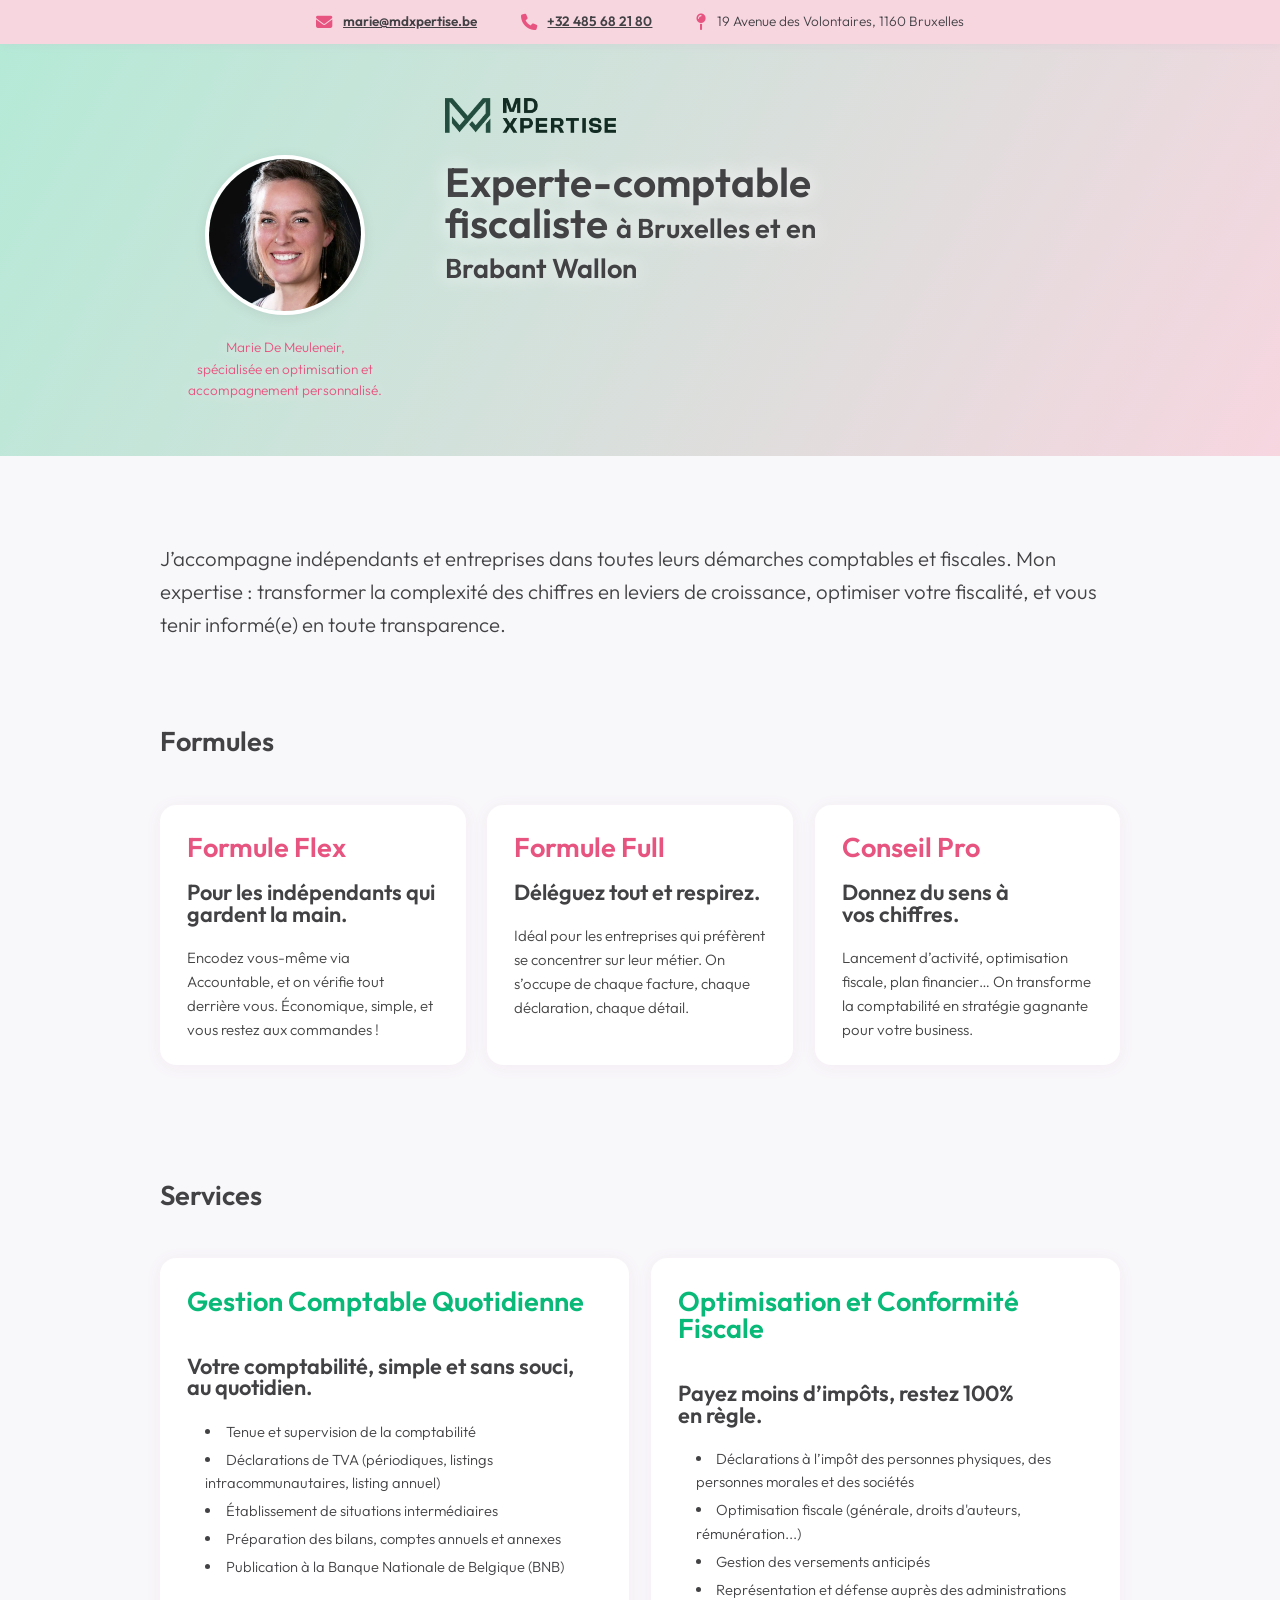
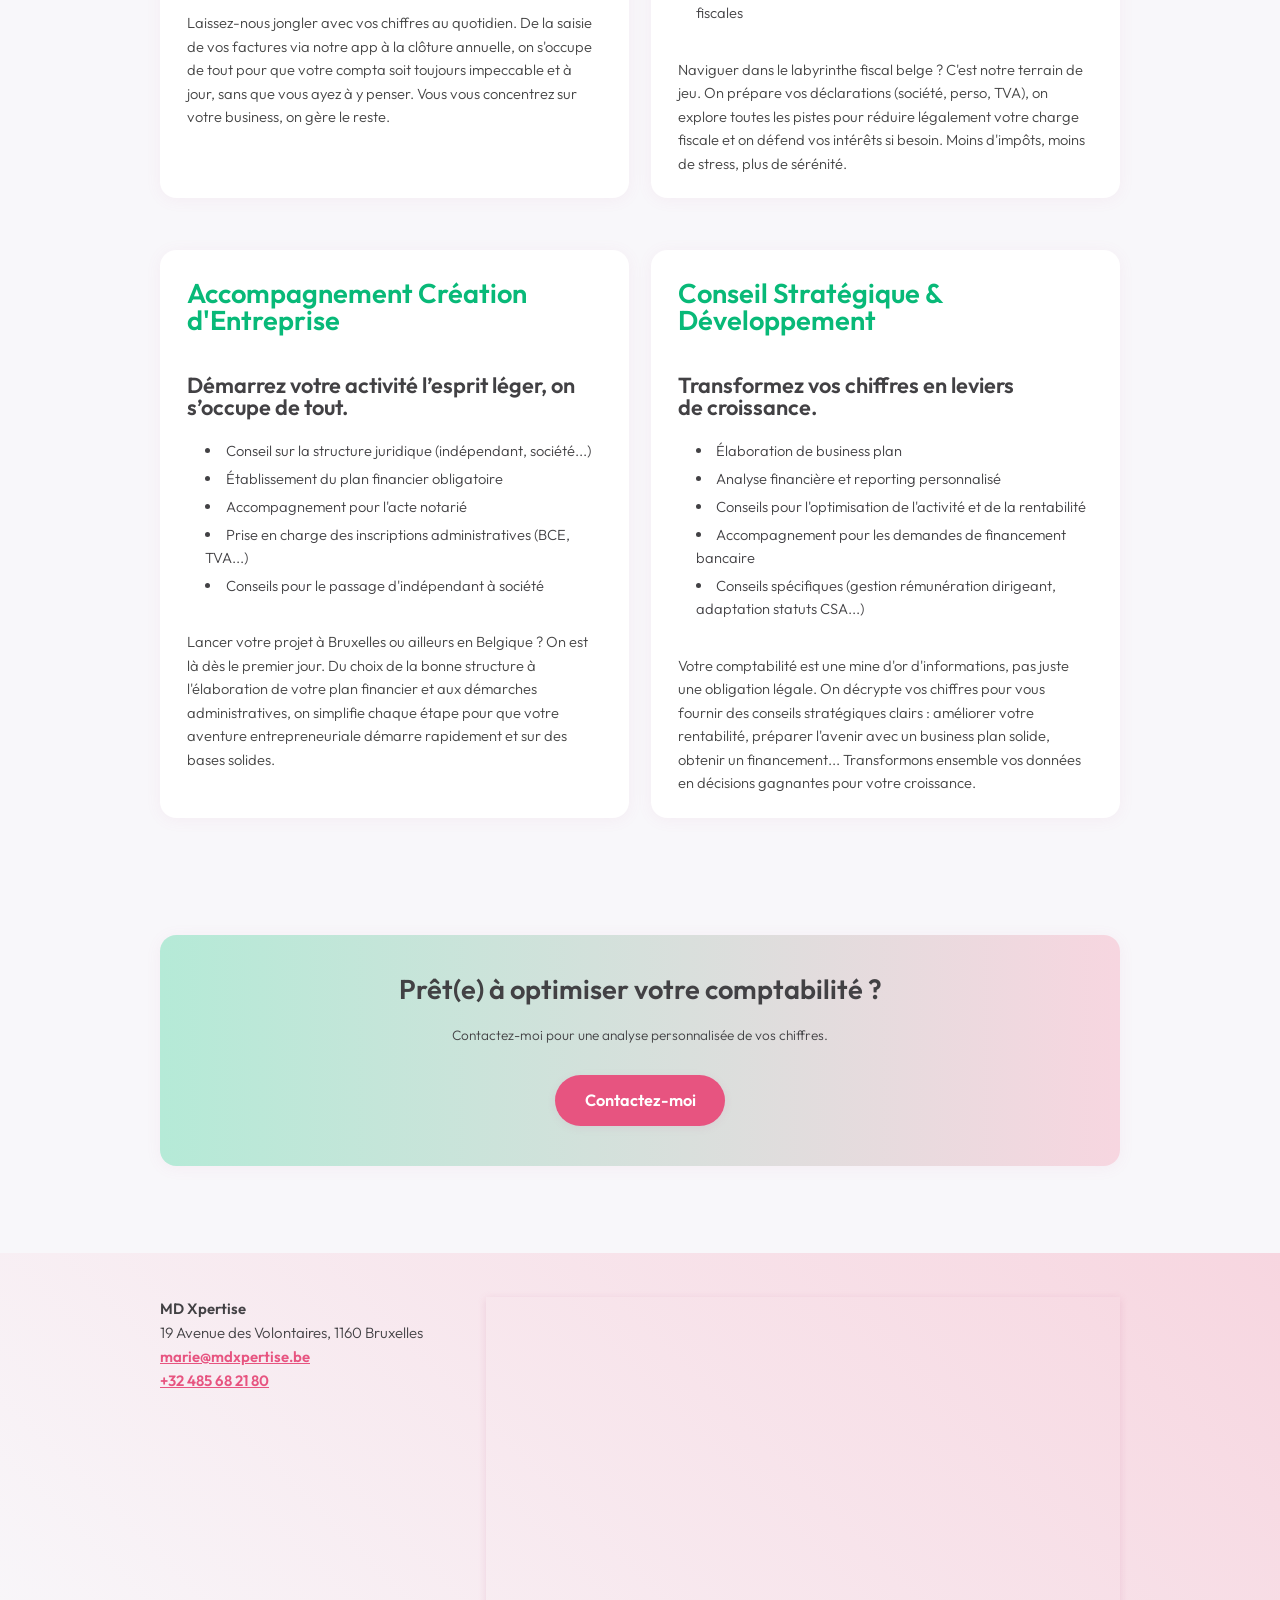
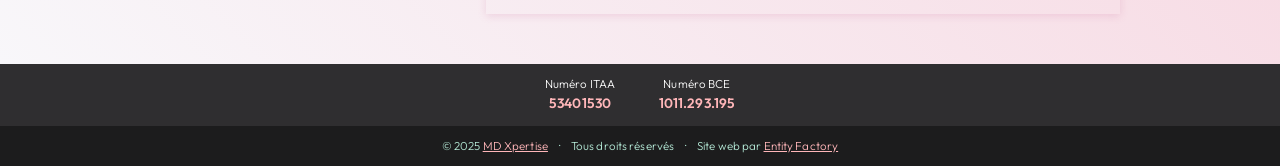
==== index.html @ 9f8c8a2e "init: site files" ====
<!DOCTYPE html>
<html lang="fr-BE">
<head>
  <script async src="https://www.googletagmanager.com/gtag/js?id=G-FL6SETP92W"></script>
  <script>
    window.dataLayer = window.dataLayer || [];
    function gtag(){dataLayer.push(arguments);}
    gtag('js', new Date());

    gtag('config', 'G-FL6SETP92W');
  </script>
  <meta charset="UTF-8">
  <meta name="viewport" content="width=device-width, initial-scale=1">
  <meta name="robots" content="follow, index, max-snippet:-1, max-video-preview:-1, max-image-preview:large"/>
  <link rel="canonical" href="https://mdxpertise.be/" />
  <title>MD Xpertise | Experte-Comptable Fiscaliste à Bruxelles et en Brabant Wallon</title>
  <meta name="description" content="Chez MD Xpertise, Marie De Meuleneir et sa petite équipe s'occupent de votre comptabilité à Bruxelles. Déléguez tout et respirez." />
  <link rel="preconnect" href="https://fonts.googleapis.com">
  <link rel="preconnect" href="https://fonts.gstatic.com" crossorigin>
  <link href="https://fonts.googleapis.com/css2?family=Outfit:wght@300;600;700&amp;display=swap" rel="stylesheet">
  <link rel="stylesheet" href="style.css?v=WzGqV2bBNpKt">
  <link rel="stylesheet" href="https://cdnjs.cloudflare.com/ajax/libs/font-awesome/6.7.2/css/all.min.css" integrity="sha512-Evv84Mr4kqVGRNSgIGL/F/aIDqQb7xQ2vcrdIwxfjThSH8CSR7PBEakCr51Ck+w+/U6swU2Im1vVX0SVk9ABhg==" crossorigin="anonymous" referrerpolicy="no-referrer" />
  <link rel="apple-touch-icon" sizes="180x180" href="/apple-touch-icon.png">
  <link rel="icon" type="image/png" sizes="32x32" href="/favicon-32x32.png">
  <link rel="icon" type="image/png" sizes="16x16" href="/favicon-16x16.png">
  <link rel="manifest" href="/site.webmanifest">
  <meta property="og:locale" content="fr_BE" />
  <meta property="og:type" content="website" />
  <meta property="og:title" content="MD Xpertise | Experte-Comptable Fiscaliste à Bruxelles et en Brabant Wallon" />
  <meta property="og:description" content="Chez MD Xpertise, Marie De Meuleneir et sa petite équipe s'occupent de votre comptabilité à Bruxelles. Déléguez tout et respirez." />
  <meta property="og:url" content="https://mdxpertise.be/" />
  <meta property="og:site_name" content="MD Xpertise" />
  <meta property="og:image" content="https://mdxpertise.be/md-xpertise-experte-comptable-fiscaliste-bruxelles-brabant-wallon.png" />
  <meta property="og:image:alt" content="MD Xpertise" />
  <meta property="og:image:width" content="1200" />
  <meta property="og:image:height" content="675" />
  <meta property="og:image:type" content="image/png" />
  <meta name="twitter:card" content="summary_large_image" />
  <meta name="twitter:title" content="MD Xpertise | Experte-Comptable Fiscaliste à Bruxelles et en Brabant Wallon" />
  <meta name="twitter:description" content="Chez MD Xpertise, Marie De Meuleneir et sa petite équipe s'occupent de votre comptabilité à Bruxelles. Déléguez tout et respirez." />
  <meta name="twitter:image" content="https://mdxpertise.be/md-xpertise-experte-comptable-fiscaliste-bruxelles-brabant-wallon.png" />
  <meta name="twitter:image:alt" content="MD Xpertise" />
  <script type="application/ld+json">
    {
      "@context": "https://schema.org",
      "@type": "AccountingService",
      "name": "MD Xpertise",
      "url": "https://mdxpertise.be/",
      "logo": "https://mdxpertise.be/md-xpertise-logo.png",
      "image": "https://mdxpertise.be/md-xpertise-experte-comptable-fiscaliste-bruxelles-brabant-wallon.png",
      "description": "Chez MD Xpertise, Marie De Meuleneir et sa petite équipe s'occupent de votre comptabilité à Bruxelles. Déléguez tout et respirez.",
      "email": "marie@mdxpertise.be",
      "telephone": "+32 485 68 21 80",
      "address": {
        "@type": "PostalAddress",
        "streetAddress": "19 Avenue des Volontaires",
        "addressLocality": "Bruxelles",
        "postalCode": "1160",
        "addressCountry": "BE"
      },
      "geo": {
        "@type": "GeoCoordinates",
        "latitude": 50.82506899028146,
        "longitude": 4.400551849665198
      },
      "areaServed": [
        {
          "@type": "Place",
          "name": "Bruxelles"
        },
        {
          "@type": "Place",
          "name": "Brabant Wallon"
        }
      ],
      "founder": {
        "@type": "Person",
        "name": "Marie De Meuleneir"
      },
      "sameAs": [
        "https://www.linkedin.com/in/marie-de-meuleneir-55776a183/"
      ],
      "serviceType": [
        "Gestion comptable quotidienne",
        "Optimisation et conformité fiscale",
        "Accompagnement création d'entreprise",
        "Conseil stratégique et développement",
        "Formule Flex",
        "Formule Full",
        "Conseil Pro"
      ]
    }
    </script>    
</head>
<body>
  <!-- Persistent Top Banner -->
  <div class="top-banner">
    <span class="item email"><i class="fa-solid fa-envelope"></i> <a href="mailto:marie@mdxpertise.be">marie@mdxpertise.be</a></span>
    <span class="item phone"><i class="fa-solid fa-phone"></i> <a href="tel:+32485682180">+32 485 68 21 80</a></span>
    <span class="item address"><i class="fa-solid fa-map-pin"></i>19 Avenue des Volontaires, 1160 Bruxelles</span>
  </div>

  <div class="brand-banner">
    <p><strong>MD Xpertise</strong> - Experte-comptable fiscaliste à Bruxelles et en Brabant Wallon</p>
  </div>

  <!-- Sliding brand banner -->

  <!-- Hero Header -->
  <header>
    <div class="container">
      <div class="portrait">
        <img src="marie-de-meuleneir-portrait.webp" alt="Marie De Meuleneir, experte comptable fiscaliste à Bruxelles et en Brabant Wallon" />
        <p>Marie De Meuleneir, spécialisée en optimisation et accompagnement personnalisé.</p>
      </div>
      <div>
        <img class="logo" alt="MX Xpertise logo" src="md-xpertise-logo.png" />
        <h1>Experte-comptable fiscaliste <span class="small">à Bruxelles et en Brabant Wallon</span></h1>
      </div>

    </div>
  </header>
  <main>
    <!-- intro Section -->
    <section id="intro">
      <div class="container">
        <div class="description">
          <p>
            J’accompagne indépendants et entreprises dans toutes leurs démarches comptables et fiscales. 
            Mon expertise : transformer la complexité des chiffres en leviers de croissance, optimiser votre fiscalité, et vous tenir informé(e) en toute transparence.
          </p>
        </div>
      </div>
    </section>

    <!-- Services Section -->
    <section id="formules">
      <div class="container">
        <h2>Formules</h2>
        <div class="cols">
          <div class="card formule flex">
            <h2>Formule Flex</h2>
            <p class="benefit">Pour les indépendants qui gardent la main.</p>
            <p>Encodez vous-même via Accountable, et on vérifie tout derrière vous. Économique, simple, et vous restez aux commandes !</p>
          </div>
          <div class="card formule full">
            <h2>Formule Full</h2>
            <p class="benefit">Déléguez tout et respirez.</p>
            <p>Idéal pour les entreprises qui préfèrent se concentrer sur leur métier. On s’occupe de chaque facture, chaque déclaration, chaque détail.</p>
          </div>
          <div class="card formule pro">
            <h2>Conseil Pro</h2>
            <p class="benefit">Donnez du sens à vos chiffres.</p>
            <p>Lancement d’activité, optimisation fiscale, plan financier…
              On transforme la comptabilité en stratégie gagnante pour votre business.</p>
          </div>
        </div>
      </div>
    </section>

    <!-- Services Section -->
    <section id="services">
      <div class="container services">
        <h2>Services</h2>
        <div class="cols">
          <article class="card service">
            <h3>Gestion Comptable Quotidienne</h3>
            <p class="benefit">Votre comptabilité, simple et sans souci, au quotidien.</p>
            <ul>
              <li>Tenue et supervision de la comptabilité</li>
              <li>Déclarations de TVA (périodiques, listings intracommunautaires, listing annuel)</li>
              <li>Établissement de situations intermédiaires</li>
              <li>Préparation des bilans, comptes annuels et annexes</li>
              <li>Publication à la Banque Nationale de Belgique (BNB)</li>
            </ul>
            <p>
              Laissez-nous jongler avec vos chiffres au quotidien. De la saisie de vos factures via notre app à la clôture annuelle, on s'occupe de tout pour que votre compta soit toujours impeccable et à jour, sans que vous ayez à y penser. Vous vous concentrez sur votre business, on gère le reste.
            </p>
          </article>
          <article class="card service">
            <h3>Optimisation et Conformité Fiscale</h3>
            <p class="benefit">Payez moins d’impôts, restez 100% en règle.</p>
            <ul>
              <li>Déclarations à l’impôt des personnes physiques, des personnes morales et des sociétés</li>
              <li>Optimisation fiscale (générale, droits d'auteurs, rémunération...)</li>
              <li>Gestion des versements anticipés</li>
              <li>Représentation et défense auprès des administrations fiscales</li>
            </ul>
            <p>
              Naviguer dans le labyrinthe fiscal belge ? C'est notre terrain de jeu. On prépare vos déclarations (société, perso, TVA), on explore toutes les pistes pour réduire légalement votre charge fiscale et on défend vos intérêts si besoin. Moins d'impôts, moins de stress, plus de sérénité.
            </p>
          </article>
        </div>
        <div class="cols">
          <article class="card service">
            <h3>Accompagnement Création d'Entreprise</h3>
            <p class="benefit">Démarrez votre activité l’esprit léger, on s’occupe de tout.</p>
            <ul>
              <li>Conseil sur la structure juridique (indépendant, société...)</li>
              <li>Établissement du plan financier obligatoire</li>
              <li>Accompagnement pour l'acte notarié</li>
              <li>Prise en charge des inscriptions administratives (BCE, TVA...)</li>
              <li>Conseils pour le passage d'indépendant à société</li>
            </ul>
            <p>
              Lancer votre projet à Bruxelles ou ailleurs en Belgique ? On est là dès le premier jour. Du choix de la bonne structure à l'élaboration de votre plan financier et aux démarches administratives, on simplifie chaque étape pour que votre aventure entrepreneuriale démarre rapidement et sur des bases solides.
            </p>
          </article>
          <article class="card service">
            <h3>Conseil Stratégique &amp; Développement</h3>
            <p class="benefit">Transformez vos chiffres en leviers de croissance.</p>
            <ul>
              <li>Élaboration de business plan</li>
              <li>Analyse financière et reporting personnalisé</li>
              <li>Conseils pour l'optimisation de l'activité et de la rentabilité</li>
              <li>Accompagnement pour les demandes de financement bancaire</li>
              <li>Conseils spécifiques (gestion rémunération dirigeant, adaptation statuts CSA...)</li>
            </ul>
            <p>
              Votre comptabilité est une mine d'or d'informations, pas juste une obligation légale. On décrypte vos chiffres pour vous fournir des conseils stratégiques clairs : améliorer votre rentabilité, préparer l'avenir avec un business plan solide, obtenir un financement... Transformons ensemble vos données en décisions gagnantes pour votre croissance.
            </p>
          </article>
        </div>
      </div>
    </section>

    <!-- Call to Action -->
    <section id="cta">
      <div class="container">
        <h2>Prêt(e) à optimiser votre comptabilité&nbsp;?</h2>
        <p>Contactez-moi pour une analyse personnalisée de vos chiffres.</p>
        <a href="mailto:marie@mdxpertise.be" class="cta-btn">Contactez-moi</a>
      </div>
    </section>

    <!-- Address and Map -->
    <section id="address-map">
      <div class="container ">
        <div class="address">
          <ul>
            <li><strong>MD Xpertise</strong></li>
            <li>19 Avenue des Volontaires, 1160 Bruxelles</li>
            <li><a href="mailto:marie@mdxpertise.be">marie@mdxpertise.be</a></li>
            <li><a href="tel:+32485682180">+32 485 68 21 80</a></li>
          </ul>
        </div>
        <div class="map">
          <iframe src="https://www.google.com/maps/embed?pb=!1m18!1m12!1m3!1d2520.326267633559!2d4.3977335777400475!3d50.82512027166632!2m3!1f0!2f0!3f0!3m2!1i1024!2i768!4f13.1!3m3!1m2!1s0x47c3c4ca0b20cb89%3A0xa372d67678760185!2sAv.%20des%20Volontaires%2019%2C%201160%20Auderghem!5e0!3m2!1sen!2sbe!4v1744890643925!5m2!1sen!2sbe" style="border:0;" allowfullscreen="" loading="lazy" referrerpolicy="no-referrer-when-downgrade"></iframe>
        </div>
      </div>
    </section>
  </main>
  <!-- Footer -->
  <footer>
    <div class="footer-line footer-legal">
      <ul>
        <li>Numéro ITAA<br><span class="accent">53401530</span></li>
        <li>Numéro BCE<br><span class="accent">1011.293.195</span></li>
      </ul>
    </div>
    <div class="footer-line footer-credit">
      <ul>
        <li>© 2025 <a href="/">MD Xpertise</a></li>
        <li>·</li>
        <li>Tous droits réservés</li>
        <li>·</li>
        <li>Site web par <a href="https://entityfactory.com/" target="_blank" rel="noopener noreferrer">Entity Factory</a></li>
      </ul>
    </div>
  </footer>
</body>
</html>
---- style.css ----
:root {
  /* Colors */
  --color-bg: #f8f7fa;
  --color-text: #424144;
  --color-accent: #e75480;
  --color-accent-2: #b5ead7;
  --color-accent-2-light: color-mix(in oklch, var(--color-accent-2), white 50%);
  --color-accent-2-dark: #08b978;
  --color-accent-3: #ffb6b9;
  --color-accent-4: #f7d6e0;
  --color-footer: color-mix(in oklch, black 20%, var(--color-text));
  --color-footer-dark: color-mix(in oklch, black 40%, var(--color-text));
  --color-footer-link: #ffb6b9;
  --color-footer-credit: #b5ead7;

  /* Sizes */
  --size-container-width: min(960px, 100vw - 2 * var(--size-min-margin));
  --size-container-width-mobile: min(520px, 100vw - 2 * var(--size-min-margin));
  --size-cta-width: 960px;
  --size-gap: 1.6rem;
  --size-max-width: 960px;
  --size-min-margin: 1.6rem;
  --size-logo-height: 2.6rem;
  --size-portrait: 160px;
  --size-radius: 1.2rem;
  --size-shadow: 0 2px 16px rgba(200, 100, 150, 0.07);

  /* Typography */
  --font-main: 'Outfit', Arial, sans-serif;
  --font-weight-text: 300;
  --font-weight-title: 600;
  --font-size-h1: 3rem;
  --font-size-h2: 2rem;
  --font-size-h3: 1.6rem;
  --font-size-desc: 1.5rem;
  --size-service-p: 1.1rem;
  --size-footer: 1rem;
  --size-footer-credit: 0.85rem;
}



:root {
  font-size: clamp(0.85rem, 1vw, 1rem);
  box-sizing: border-box;
}

*, *:before, *:after {
  box-sizing: inherit;
  margin: 0;
  padding: 0;
}

body {
  margin: 0;
  padding: 0;
  font-family: var(--font-main);
  font-weight: var(--font-weight-text);
  background: var(--color-bg);
  color: var(--color-text);
  line-height: 1.6;
}

/* Typography */
h1, h2, h3 {
  font-family: var(--font-main);
  font-weight: var(--font-weight-title);
  line-height: 1;
}

h2:not(:first-child), h3:not(:first-child) { margin-top: 1.6em; }

h2, h3 { margin-bottom: 1em; }

h1 { font-size: var(--font-size-h1); }
h2 { font-size: var(--font-size-h2); }
h3 { font-size: var(--font-size-h3); }

h1 {
  font-size: var(--font-size-h1);
  font-weight: var(--font-weight-title);
  margin-block-start: 0;
  color: var(--color-text);
  max-width: 15ch;
  text-shadow: white 0px 0px 20px;
  & .small {
    font-size: calc(var(--font-size-h1) / 1.5);
  }
}

strong {
  font-weight: var(--font-weight-title);
}


/* wrpa pretty for paragraphs */
p {
  -webkit-font-smoothing: antialiased;
  text-wrap: pretty;
}

section {
  margin-block: calc(var(--size-min-margin) * 4);
}

section > *, .container {
    max-width: var(--size-container-width);
}
.container {
  margin: 0 auto;
  display: flex;
  flex-direction: column;
  gap: var(--size-gap);
}


/* top banner */
.top-banner {
  width: 100%;
  background: linear-gradient(90deg, var(--color-accent-4) 0%, var(--color-accent-4) 50%);
  color: var(--color-text);
  font-size: 1rem;
  display: flex;
  flex-wrap: wrap;
  justify-content: center;
  align-items: center;
  gap: calc(var(--size-gap) * 0.5) calc(var(--size-gap) * 2);
  padding: 0.8rem 1rem;
  position: sticky;
  top: 0;
  z-index: 100;
  box-shadow: 0 2px 8px rgba(200, 100, 150, 0.07);
  
  & a {
    color: inherit;
    text-decoration: underline;
    font-weight: var(--font-weight-title);
  }

  & .item {
    display: flex;
    align-items: center;
    gap: calc(var(--size-gap) / 2);
  }
}

.brand-banner {
  background: var(--color-accent-2-light);
  width: 100%;
  z-index: 90;
  text-align: center;
  padding: 0.8rem 1rem;
  transition: opacity 0.3s;
  position: fixed;
  animation: slide-down ease-out forwards;
  animation-timeline: scroll();
  translate: 0 -100%;
  opacity: 0;
  box-shadow: rgba(0, 0, 0, 0.15) 0px 0px 10px;
}


@keyframes slide-down {
  0.01% {opacity: 1;}
  15% {translate: 0;}
  100% {translate: 0; opacity: 1;}
}

.fa-solid {
  font-size: 1.2rem;
  color: var(--color-accent);
}

/* Hero header */
header {
  background: linear-gradient(120deg, var(--color-accent-2) 0%, var(--color-accent-4) 100%);
  padding: 4rem 0;
  & .container {
    gap: calc(1.6 * var(--size-gap));
    flex-direction: row;
  }
}

.portrait {
  min-width: 250px;
  display: flex;
  flex-direction: column;
  align-items: center;
  gap: var(--size-gap);
  margin-top: calc(var(--size-logo-height) + var(--size-gap));
  
  & img {
    width: var(--size-portrait);
    height: var(--size-portrait);
    border-radius: 50%;
    object-fit: cover;
    border: 4px solid #fff;
    box-shadow: 0 2px 12px rgba(100, 100, 100, 0.12);
    background: #fff;
  }
  
  & p {
    color: var(--color-accent);
    text-align: center;
    max-width: 250px;
    text-shadow: white 0px 0px 15px;
  }
}

.logo {
  height: var(--size-logo-height);
  margin-bottom: var(--size-gap);
}

/* Description */
#intro {
  & .container {
    align-items: start;
    gap: calc( 2 *var(--size-gap));
  }
  & .description {
    font-size: var(--font-size-desc);
  }
}

.card {
  background: #fff;
  border-radius: var(--size-radius);
  box-shadow: var(--size-shadow);
  padding: 2.2rem 2rem 1.7rem 2rem;
  margin-bottom: 2.2rem;
  width: 100%;
  max-width: 650px;
  display: flex;
  flex-direction: column;
  align-items: flex-start;
  transition: box-shadow 0.18s;
  text-align: left;
  gap: calc(var(--size-gap) / 1.6);
}

.card:hover, .card:focus-within {
  box-shadow: 0 4px 32px rgba(200, 100, 150, 0.13);
}


.card.service h3 {
  color: var(--color-accent-2-dark);
  font-size: var(--font-size-h2);
}

.card ul {
  margin-bottom: 1.1rem;
  margin-top: 0;
  padding-left: 1.2em;
  font-size: 1.08rem;
}

.card ul li {
  margin-bottom: 0.3em;
  list-style: disc inside;
}

.card p {
  font-size: 1.08rem;
  color: #444;
  margin: 0;
}

.cols {
  display: flex;
  flex-direction: row;
  gap: var(--size-gap);
  margin: 0 auto;
}

#formules {
  & .container {
    flex-direction: column;
  }
}

.formule {
  & h2 {
    font-weight: var(--font-weight-title);
    font-size: var(--font-size-h2);
    margin: 0 0 0.5rem 0;
    color: var(--color-accent);
  }

  
  & p {
    font-size: var(--size-service-p);
    margin: 0;
    color: #444;
  }
}

/* CTA */
#cta .container {
  text-align: center;
  background: linear-gradient(90deg, var(--color-accent-2) 0%, var(--color-accent-4) 100%);
  border-radius: var(--size-radius);
  padding: 3rem 2rem;
  box-shadow: var(--size-shadow);
  flex-direction: column;
  
  & h2 {
    font-size: var(--font-size-h2);
    font-weight: var(--font-weight-title);
    margin: 0 auto;
    color: var(--color-text);
  }
}

.cta-btn {
  background: var(--color-accent);
  color: #fff;
  font-weight: var(--font-weight-title);
  font-size: 1.2rem;
  padding: 0.9rem 2.2rem;
  border-radius: 2rem;
  text-decoration: none;
  box-shadow: 0 2px 8px rgba(200, 100, 150, 0.10);
  transition: background 0.2s;
  margin: 0.5rem auto 0;
  width: fit-content;
}
.cta-btn:hover, .cta-btn:focus {
  background: #c13b6b;
}


/* Address and Map */
#address-map {
  background: linear-gradient(-135deg, var(--color-accent-4), var(--color-bg));
  flex-direction: row;
  justify-content: center;
  align-items: flex-start;
  padding: 0;
  margin-bottom: 0;
  padding-block: calc(var(--size-min-margin) * 2);

  & .container {
    flex-direction: row;
  }

  & .address {
    font-size: 1.1rem;
    color: var(--color-text);
    margin-bottom: 1rem;
    flex-grow: 1;
    & ul {
      list-style: none;
    }
    & a {
      color: var(--color-accent);
      text-decoration: underline;
      font-weight: var(--font-weight-title);
    }
  }
}

.map iframe {
  width: calc(var(--size-container-width) * 0.66);
  height: calc(var(--size-container-width) * 0.33 );
  box-shadow: 0 2px 8px rgba(200, 100, 150, 0.2);
}

/* Footer */
footer {
  margin-top: 0;
  width: 100%;
  font-size: var(--size-footer-credit);
  & > * {
    align-items: center;
    display: flex;
    flex-direction: column;
  }
  & ul {
    list-style: none;
    display: flex;
    flex-direction: row;
    gap: calc(var(--size-gap) / 2);
  }
}
.footer-line {
  width: 100%;
  text-align: center;
  padding: 0.8rem 0.5rem;
  letter-spacing: 0.01em;
}
.footer-legal {
  background: var(--color-footer);
  color: #fff;

  & .accent {
    color: var(--color-footer-link);
    font-weight: var(--font-weight-title);
    font-size: 1rem;
  }

  & ul {
    gap: calc(var(--size-gap) * 2);
  }
}
.footer-credit {
  background: var(--color-footer-dark);
  color: var(--color-footer-credit);
  font-weight: var(--font-weight-text);

  & a {
    color: var(--color-footer-link);
    text-decoration: underline;
  }
}



@media (max-width: 780px) {

  section {
    margin-block: calc(var(--size-min-margin) * 2);
  }

  header {
    padding: 2rem 0;
  }

  header .container {
    /* invert the elements order */
    flex-direction: column-reverse;
    & .logo {
      display: block;
      margin-inline: auto;
    }

    & h1 {
      text-align: center;
      margin-inline: auto;
    }

    & .portrait {
      margin-top: 0;

      & img {
        width: calc(var(--size-portrait) * 0.7);
        height: calc(var(--size-portrait) * 0.7);
      }
    }
  }

  .card {
    max-width: 100%;
    padding: 1.3rem 1rem 1.1rem 1rem;
  }
    
  .container, .cols {
    flex-direction: column;
    max-width: var(--size-container-width-mobile);
    margin: 0 auto;
  }

  #address-map .container {
    flex-direction: column;
  }

  #address-map .map iframe {
    width: var(--size-container-width-mobile);
    height: calc(var(--size-container-width-mobile) * 0.5);
  }

  #address-map .address ul {
    text-align: center;
  }
}


p.benefit {
  font-weight: var(--font-weight-title);
  font-size: var(--font-size-h3);
  margin: 0 0 0.5rem 0;
  color: var(--color-text);
  line-height: 1;
}
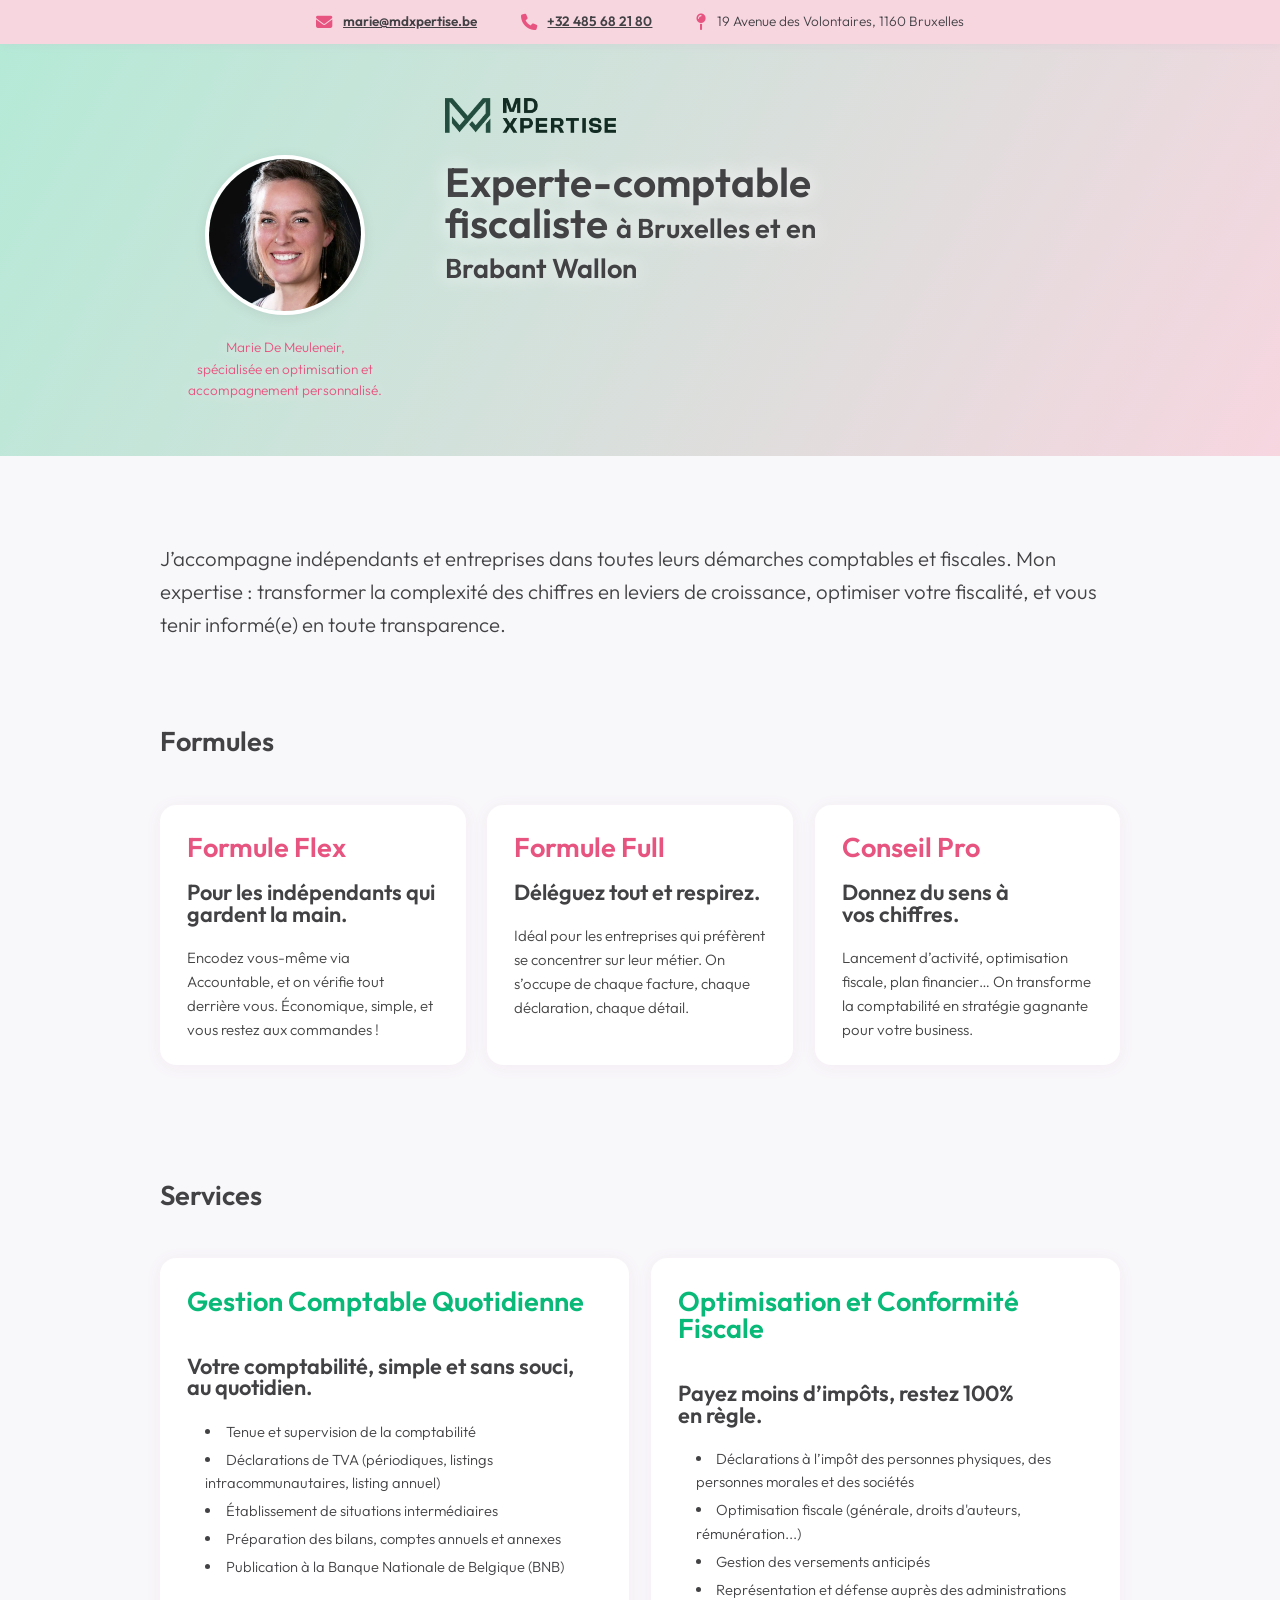
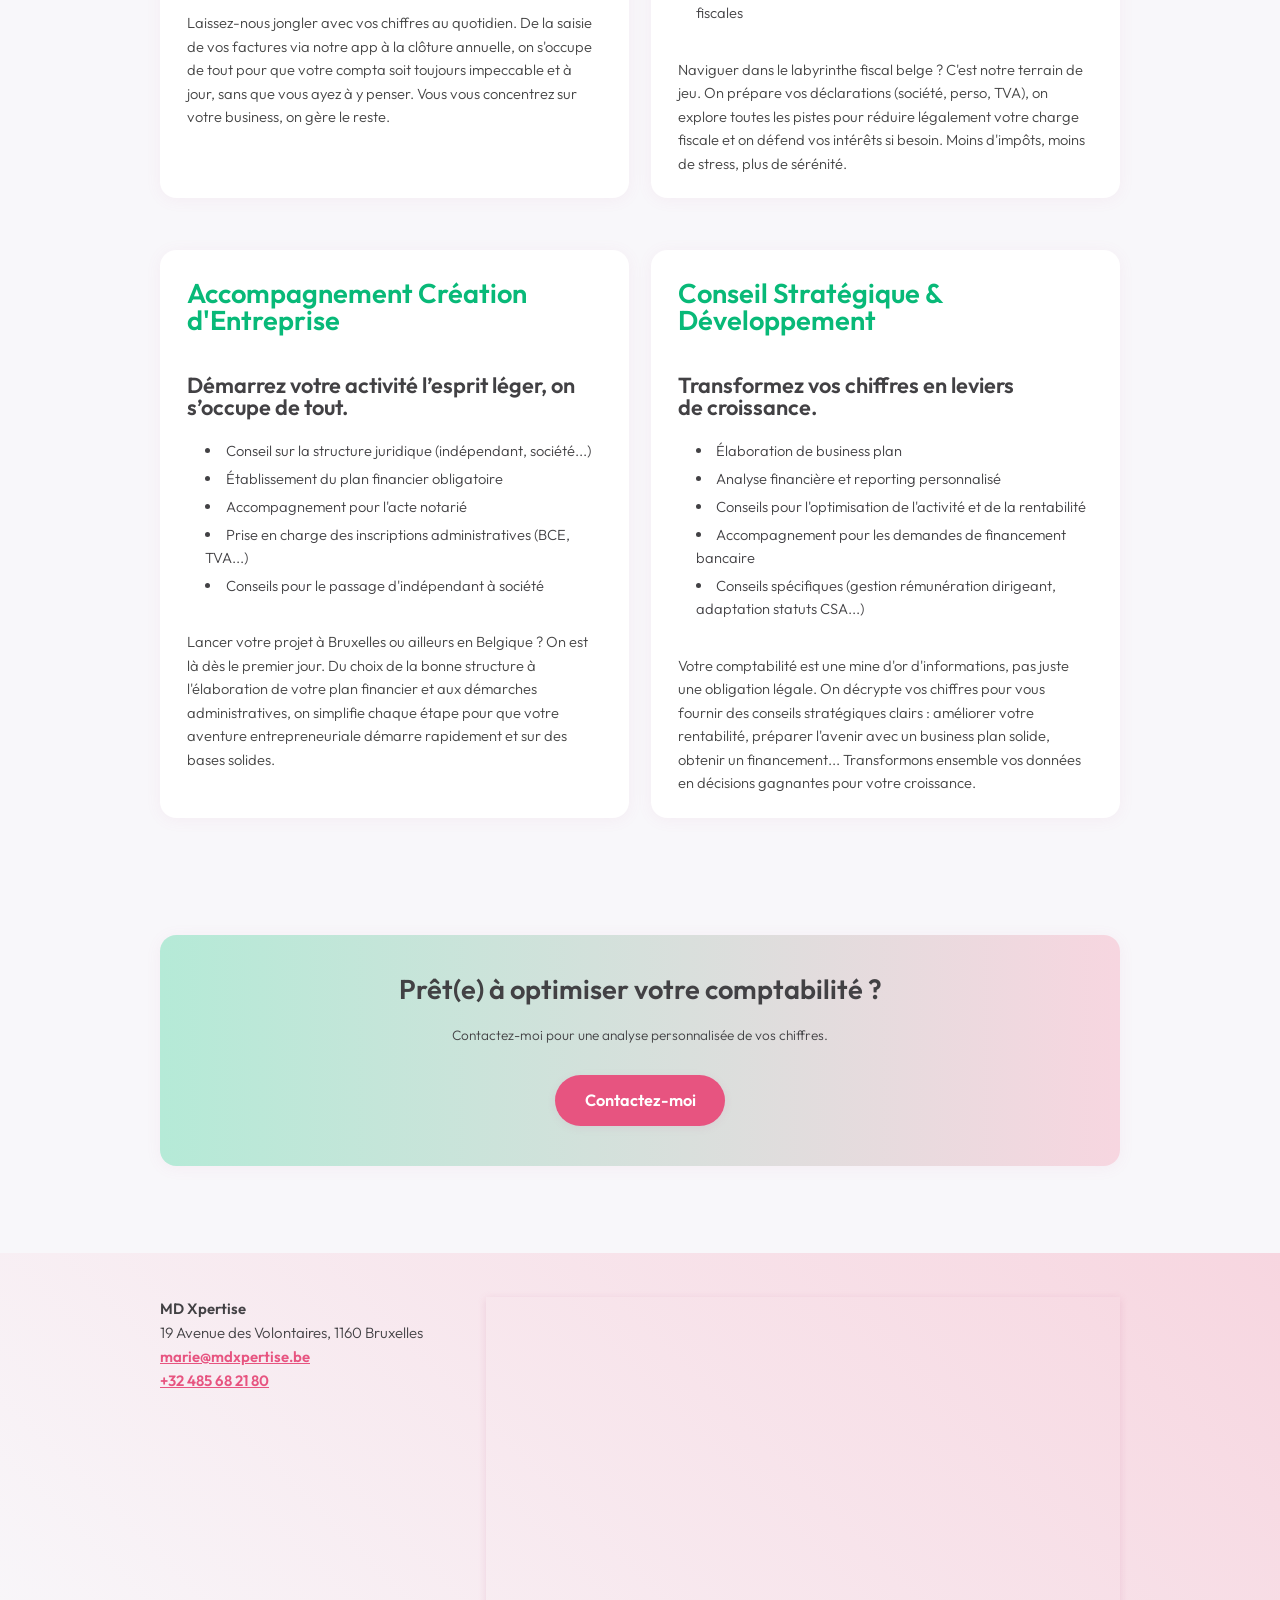
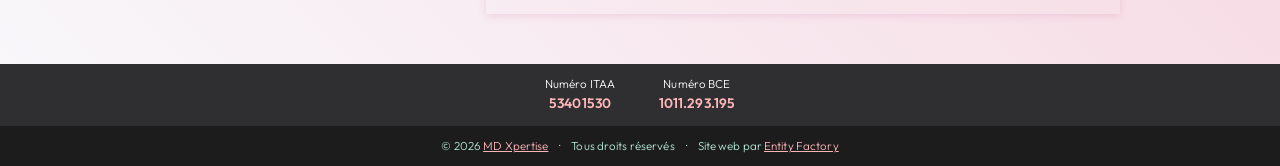
==== commit 5641e688: "fix: update copyright year to 2026" ====
--- a/index.html
+++ b/index.html
@@ -260,7 +260,7 @@
     </div>
     <div class="footer-line footer-credit">
       <ul>
-        <li>© 2025 <a href="/">MD Xpertise</a></li>
+        <li>© 2026 <a href="/">MD Xpertise</a></li>
         <li>·</li>
         <li>Tous droits réservés</li>
         <li>·</li>
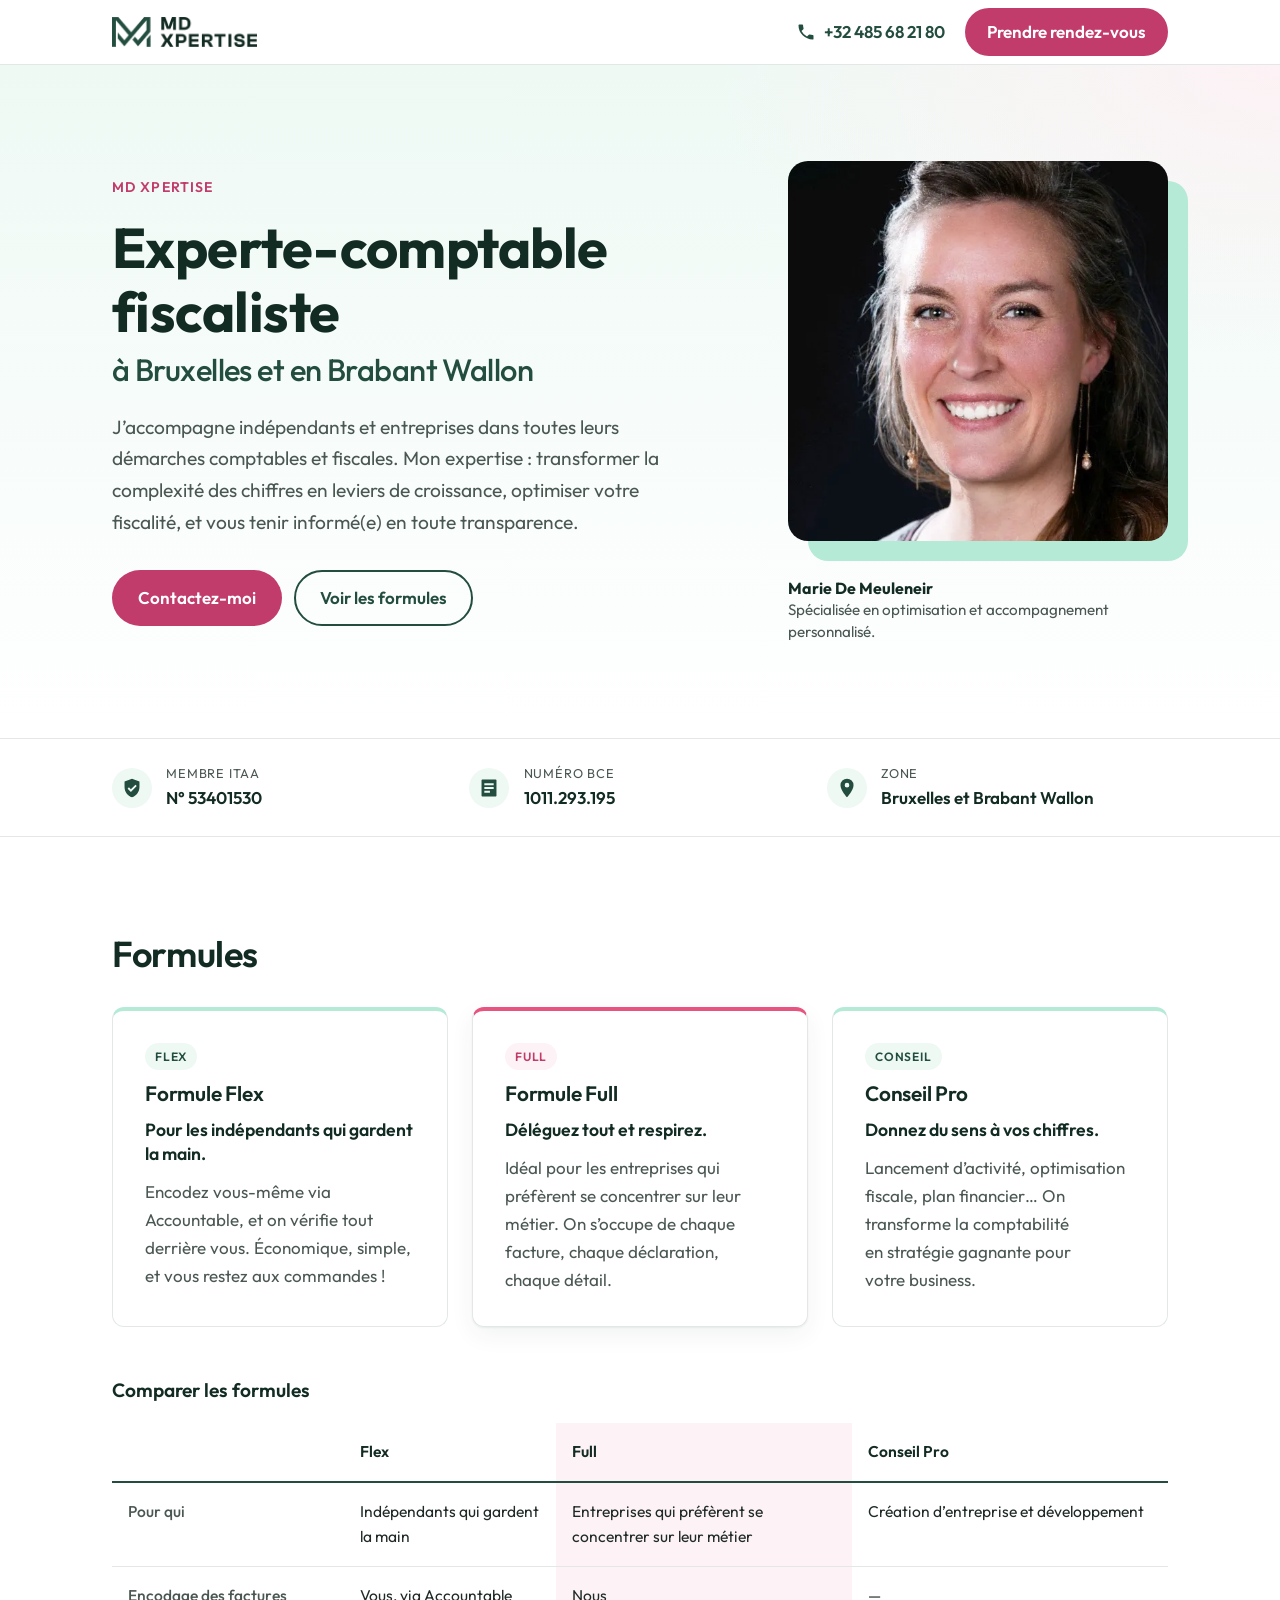
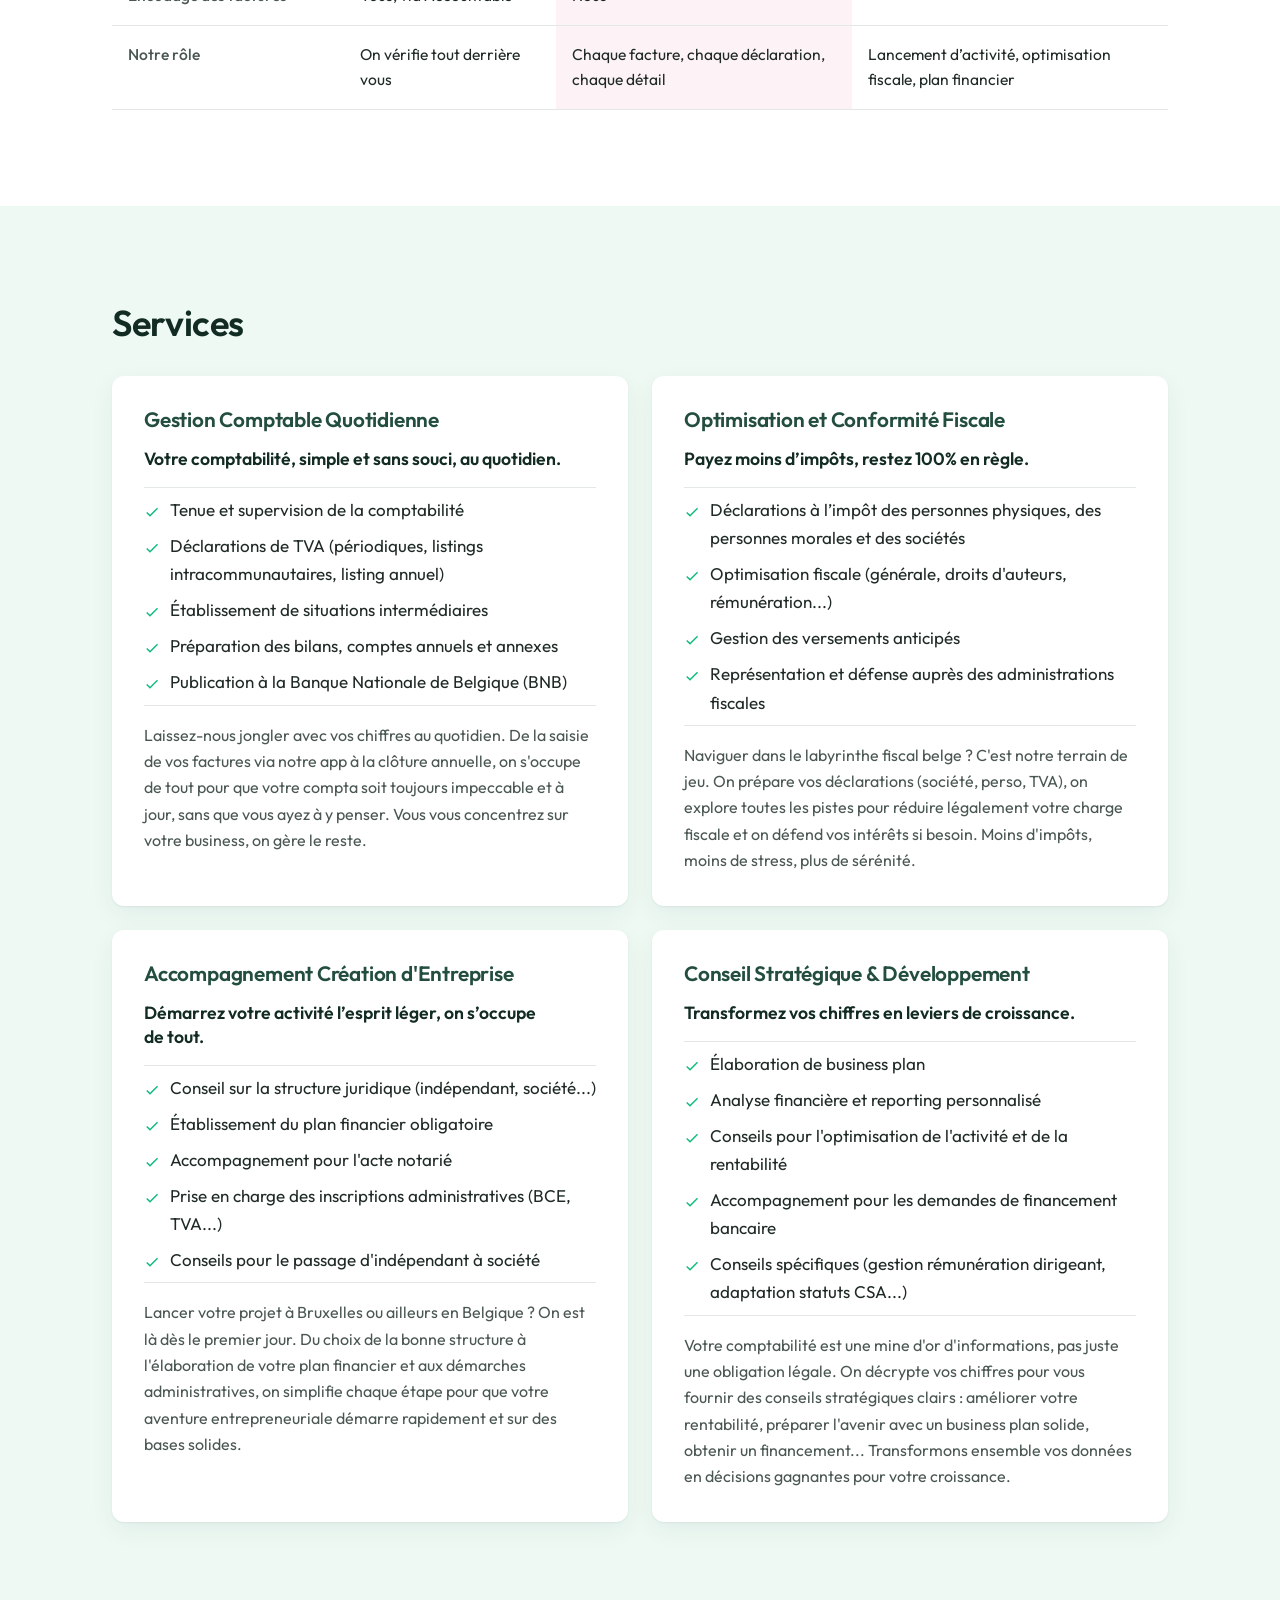
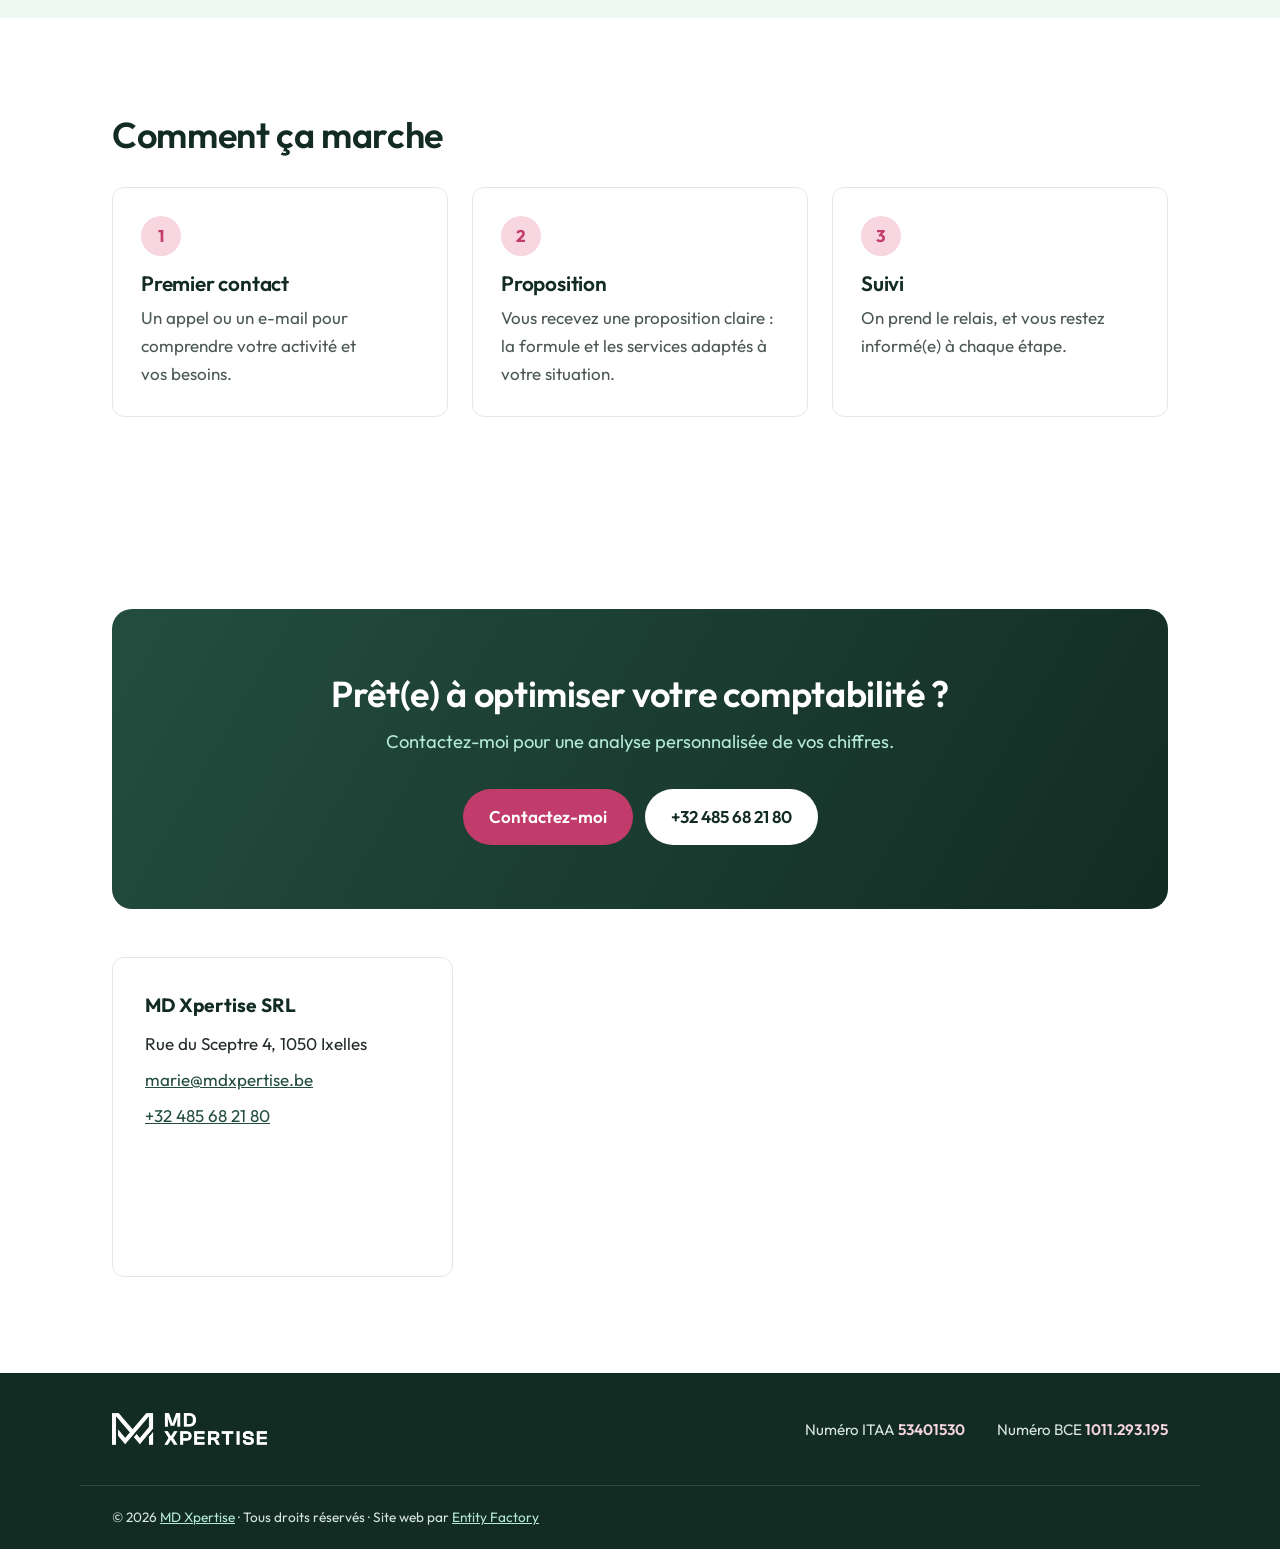
==== commit 9ea09780: "feat: launch the 2026 redesign at the root Restore robots index, canonical and Google Analytics. Poi" ====
--- a/index.html
+++ b/index.html
@@ -11,159 +11,165 @@
   </script>
   <meta charset="UTF-8">
   <meta name="viewport" content="width=device-width, initial-scale=1">
-  <meta name="robots" content="follow, index, max-snippet:-1, max-video-preview:-1, max-image-preview:large"/>
-  <link rel="canonical" href="https://mdxpertise.be/" />
+  <meta name="robots" content="follow, index, max-snippet:-1, max-video-preview:-1, max-image-preview:large">
+  <link rel="canonical" href="https://mdxpertise.be/">
   <title>MD Xpertise | Experte-Comptable Fiscaliste à Bruxelles et en Brabant Wallon</title>
-  <meta name="description" content="Chez MD Xpertise, Marie De Meuleneir et sa petite équipe s'occupent de votre comptabilité à Bruxelles. Déléguez tout et respirez." />
-  <link rel="preconnect" href="https://fonts.googleapis.com">
-  <link rel="preconnect" href="https://fonts.gstatic.com" crossorigin>
-  <link href="https://fonts.googleapis.com/css2?family=Outfit:wght@300;600;700&amp;display=swap" rel="stylesheet">
-  <link rel="stylesheet" href="style.css?v=WzGqV2bBNpKt">
-  <link rel="stylesheet" href="https://cdnjs.cloudflare.com/ajax/libs/font-awesome/6.7.2/css/all.min.css" integrity="sha512-Evv84Mr4kqVGRNSgIGL/F/aIDqQb7xQ2vcrdIwxfjThSH8CSR7PBEakCr51Ck+w+/U6swU2Im1vVX0SVk9ABhg==" crossorigin="anonymous" referrerpolicy="no-referrer" />
+  <meta name="description" content="Chez MD Xpertise, Marie De Meuleneir et sa petite équipe s'occupent de votre comptabilité à Bruxelles. Déléguez tout et respirez.">
   <link rel="apple-touch-icon" sizes="180x180" href="/apple-touch-icon.png">
   <link rel="icon" type="image/png" sizes="32x32" href="/favicon-32x32.png">
   <link rel="icon" type="image/png" sizes="16x16" href="/favicon-16x16.png">
   <link rel="manifest" href="/site.webmanifest">
-  <meta property="og:locale" content="fr_BE" />
-  <meta property="og:type" content="website" />
-  <meta property="og:title" content="MD Xpertise | Experte-Comptable Fiscaliste à Bruxelles et en Brabant Wallon" />
-  <meta property="og:description" content="Chez MD Xpertise, Marie De Meuleneir et sa petite équipe s'occupent de votre comptabilité à Bruxelles. Déléguez tout et respirez." />
-  <meta property="og:url" content="https://mdxpertise.be/" />
-  <meta property="og:site_name" content="MD Xpertise" />
-  <meta property="og:image" content="https://mdxpertise.be/md-xpertise-experte-comptable-fiscaliste-bruxelles-brabant-wallon.png" />
-  <meta property="og:image:alt" content="MD Xpertise" />
-  <meta property="og:image:width" content="1200" />
-  <meta property="og:image:height" content="675" />
-  <meta property="og:image:type" content="image/png" />
-  <meta name="twitter:card" content="summary_large_image" />
-  <meta name="twitter:title" content="MD Xpertise | Experte-Comptable Fiscaliste à Bruxelles et en Brabant Wallon" />
-  <meta name="twitter:description" content="Chez MD Xpertise, Marie De Meuleneir et sa petite équipe s'occupent de votre comptabilité à Bruxelles. Déléguez tout et respirez." />
-  <meta name="twitter:image" content="https://mdxpertise.be/md-xpertise-experte-comptable-fiscaliste-bruxelles-brabant-wallon.png" />
-  <meta name="twitter:image:alt" content="MD Xpertise" />
+  <meta property="og:locale" content="fr_BE">
+  <meta property="og:type" content="website">
+  <meta property="og:title" content="MD Xpertise | Experte-Comptable Fiscaliste à Bruxelles et en Brabant Wallon">
+  <meta property="og:description" content="Chez MD Xpertise, Marie De Meuleneir et sa petite équipe s'occupent de votre comptabilité à Bruxelles. Déléguez tout et respirez.">
+  <meta property="og:url" content="https://mdxpertise.be/">
+  <meta property="og:site_name" content="MD Xpertise">
+  <meta property="og:image" content="https://mdxpertise.be/md-xpertise-marie-de-meuleneir-experte-comptable-fiscaliste-bruxelles.png">
+  <meta property="og:image:alt" content="Marie De Meuleneir, experte-comptable fiscaliste à Bruxelles et en Brabant Wallon">
+  <meta property="og:image:width" content="1200">
+  <meta property="og:image:height" content="630">
+  <meta property="og:image:type" content="image/png">
+  <meta name="twitter:card" content="summary_large_image">
+  <meta name="twitter:title" content="MD Xpertise | Experte-Comptable Fiscaliste à Bruxelles et en Brabant Wallon">
+  <meta name="twitter:description" content="Chez MD Xpertise, Marie De Meuleneir et sa petite équipe s'occupent de votre comptabilité à Bruxelles. Déléguez tout et respirez.">
+  <meta name="twitter:image" content="https://mdxpertise.be/md-xpertise-marie-de-meuleneir-experte-comptable-fiscaliste-bruxelles.png">
+  <meta name="twitter:image:alt" content="Marie De Meuleneir, experte-comptable fiscaliste à Bruxelles et en Brabant Wallon">
+  <link rel="preconnect" href="https://fonts.googleapis.com">
+  <link rel="preconnect" href="https://fonts.gstatic.com" crossorigin>
+  <link rel="stylesheet" href="https://fonts.googleapis.com/css2?family=Outfit:wght@400;500;600;700&display=swap">
+  <link rel="stylesheet" href="style.css">
+  <link rel="preload" as="image" href="marie-de-meuleneir-portrait.webp" fetchpriority="high">
   <script type="application/ld+json">
-    {
-      "@context": "https://schema.org",
-      "@type": "AccountingService",
-      "name": "MD Xpertise",
-      "url": "https://mdxpertise.be/",
-      "logo": "https://mdxpertise.be/md-xpertise-logo.png",
-      "image": "https://mdxpertise.be/md-xpertise-experte-comptable-fiscaliste-bruxelles-brabant-wallon.png",
-      "description": "Chez MD Xpertise, Marie De Meuleneir et sa petite équipe s'occupent de votre comptabilité à Bruxelles. Déléguez tout et respirez.",
-      "email": "marie@mdxpertise.be",
-      "telephone": "+32 485 68 21 80",
-      "address": {
-        "@type": "PostalAddress",
-        "streetAddress": "19 Avenue des Volontaires",
-        "addressLocality": "Bruxelles",
-        "postalCode": "1160",
-        "addressCountry": "BE"
-      },
-      "geo": {
-        "@type": "GeoCoordinates",
-        "latitude": 50.82506899028146,
-        "longitude": 4.400551849665198
-      },
-      "areaServed": [
-        {
-          "@type": "Place",
-          "name": "Bruxelles"
-        },
-        {
-          "@type": "Place",
-          "name": "Brabant Wallon"
-        }
-      ],
-      "founder": {
-        "@type": "Person",
-        "name": "Marie De Meuleneir"
-      },
-      "sameAs": [
-        "https://www.linkedin.com/in/marie-de-meuleneir-55776a183/"
-      ],
-      "serviceType": [
-        "Gestion comptable quotidienne",
-        "Optimisation et conformité fiscale",
-        "Accompagnement création d'entreprise",
-        "Conseil stratégique et développement",
-        "Formule Flex",
-        "Formule Full",
-        "Conseil Pro"
+  {
+    "@context": "https://schema.org",
+    "@type": "AccountingService",
+    "name": "MD Xpertise",
+    "legalName": "MD Xpertise SRL",
+    "url": "https://mdxpertise.be/",
+    "logo": "https://mdxpertise.be/md-xpertise-logo.png",
+    "image": "https://mdxpertise.be/md-xpertise-marie-de-meuleneir-experte-comptable-fiscaliste-bruxelles.png",
+    "description": "Chez MD Xpertise, Marie De Meuleneir et sa petite équipe s'occupent de votre comptabilité à Bruxelles. Déléguez tout et respirez.",
+    "email": "marie@mdxpertise.be",
+    "telephone": "+32 485 68 21 80",
+    "address": {"@type": "PostalAddress", "streetAddress": "Rue du Sceptre 4", "postalCode": "1050", "addressLocality": "Ixelles", "addressRegion": "Bruxelles-Capitale", "addressCountry": "BE"},
+    "geo": {"@type": "GeoCoordinates", "latitude": 50.833167, "longitude": 4.3755347},
+    "areaServed": [{"@type": "Place", "name": "Bruxelles"}, {"@type": "Place", "name": "Brabant Wallon"}],
+    "founder": {"@type": "Person", "name": "Marie De Meuleneir", "jobTitle": "Experte-comptable fiscaliste", "image": "https://mdxpertise.be/marie-de-meuleneir-portrait.webp"},
+    "sameAs": ["https://www.linkedin.com/in/marie-de-meuleneir-55776a183/"],
+    "hasOfferCatalog": {
+      "@type": "OfferCatalog",
+      "name": "Formules et services",
+      "itemListElement": [
+      {"@type": "Offer", "itemOffered": {"@type": "Service", "name": "Gestion comptable quotidienne"}},
+      {"@type": "Offer", "itemOffered": {"@type": "Service", "name": "Optimisation et conformité fiscale"}},
+      {"@type": "Offer", "itemOffered": {"@type": "Service", "name": "Accompagnement création d'entreprise"}},
+      {"@type": "Offer", "itemOffered": {"@type": "Service", "name": "Conseil stratégique et développement"}},
+      {"@type": "Offer", "itemOffered": {"@type": "Service", "name": "Formule Flex"}},
+      {"@type": "Offer", "itemOffered": {"@type": "Service", "name": "Formule Full"}},
+      {"@type": "Offer", "itemOffered": {"@type": "Service", "name": "Conseil Pro"}}
       ]
     }
-    </script>    
+  }
+  </script>
 </head>
 <body>
-  <!-- Persistent Top Banner -->
-  <div class="top-banner">
-    <span class="item email"><i class="fa-solid fa-envelope"></i> <a href="mailto:marie@mdxpertise.be">marie@mdxpertise.be</a></span>
-    <span class="item phone"><i class="fa-solid fa-phone"></i> <a href="tel:+32485682180">+32 485 68 21 80</a></span>
-    <span class="item address"><i class="fa-solid fa-map-pin"></i>19 Avenue des Volontaires, 1160 Bruxelles</span>
-  </div>
-
-  <div class="brand-banner">
-    <p><strong>MD Xpertise</strong> - Experte-comptable fiscaliste à Bruxelles et en Brabant Wallon</p>
-  </div>
-
-  <!-- Sliding brand banner -->
-
-  <!-- Hero Header -->
-  <header>
-    <div class="container">
-      <div class="portrait">
-        <img src="marie-de-meuleneir-portrait.webp" alt="Marie De Meuleneir, experte comptable fiscaliste à Bruxelles et en Brabant Wallon" />
-        <p>Marie De Meuleneir, spécialisée en optimisation et accompagnement personnalisé.</p>
-      </div>
-      <div>
-        <img class="logo" alt="MX Xpertise logo" src="md-xpertise-logo.png" />
-        <h1>Experte-comptable fiscaliste <span class="small">à Bruxelles et en Brabant Wallon</span></h1>
-      </div>
-
+  <a class="skip" href="#main">Aller au contenu</a>
+
+  <header class="nav">
+    <div class="wrap nav-inner">
+      <a href="#top" class="nav-logo"><img src="md-xpertise-logo.png" alt="MD Xpertise" width="600" height="124"></a>
+      <div class="nav-actions">
+        <a class="nav-phone" href="tel:+32485682180" aria-label="Appeler le +32 485 68 21 80">
+          <svg class="ico" viewBox="0 0 24 24" aria-hidden="true"><path d="M6.6 10.8a15.1 15.1 0 0 0 6.6 6.6l2.2-2.2a1 1 0 0 1 1-.25 11.4 11.4 0 0 0 3.6.57 1 1 0 0 1 1 1V20a1 1 0 0 1-1 1A17 17 0 0 1 3 4a1 1 0 0 1 1-1h3.5a1 1 0 0 1 1 1c0 1.25.2 2.45.57 3.57a1 1 0 0 1-.25 1z"/></svg>
+          <span>+32 485 68 21 80</span>
+        </a>
+        <a class="btn btn-primary" href="mailto:marie@mdxpertise.be?subject=Demande%20de%20rendez-vous">Prendre rendez-vous</a>
+      </div>
     </div>
   </header>
-  <main>
-    <!-- intro Section -->
-    <section id="intro">
-      <div class="container">
-        <div class="description">
-          <p>
-            J’accompagne indépendants et entreprises dans toutes leurs démarches comptables et fiscales. 
-            Mon expertise : transformer la complexité des chiffres en leviers de croissance, optimiser votre fiscalité, et vous tenir informé(e) en toute transparence.
-          </p>
-        </div>
-      </div>
-    </section>
-
-    <!-- Services Section -->
-    <section id="formules">
-      <div class="container">
+
+  <main id="main">
+    <section class="hero" id="top">
+      <div class="wrap hero-grid">
+        <div class="hero-text">
+          <p class="eyebrow">MD Xpertise</p>
+          <h1>Experte-comptable fiscaliste <span>à Bruxelles et en Brabant Wallon</span></h1>
+          <p class="lead">J’accompagne indépendants et entreprises dans toutes leurs démarches comptables et fiscales. Mon expertise : transformer la complexité des chiffres en leviers de croissance, optimiser votre fiscalité, et vous tenir informé(e) en toute transparence.</p>
+          <div class="hero-cta">
+            <a class="btn btn-primary" href="mailto:marie@mdxpertise.be">Contactez-moi</a>
+            <a class="btn btn-ghost" href="#formules">Voir les formules</a>
+          </div>
+        </div>
+        <figure class="hero-portrait">
+          <div class="portrait-frame"><img src="marie-de-meuleneir-portrait.webp" alt="Marie De Meuleneir, experte comptable fiscaliste à Bruxelles et en Brabant Wallon" width="600" height="600"></div>
+          <figcaption><strong>Marie De Meuleneir</strong> Spécialisée en optimisation et accompagnement personnalisé.</figcaption>
+        </figure>
+      </div>
+    </section>
+
+    <section class="trust" aria-label="Agréments">
+      <div class="wrap trust-grid">
+        <div class="trust-item">
+          <svg class="ico" viewBox="0 0 24 24" aria-hidden="true"><path d="M12 2 4 5v6c0 5 3.4 9.7 8 11 4.6-1.3 8-6 8-11V5zm-1.2 14.2-3.5-3.5 1.4-1.4 2.1 2.1 4.9-4.9 1.4 1.4z"/></svg>
+          <div><span class="trust-label">Membre ITAA</span><span class="trust-value">N° 53401530</span></div>
+        </div>
+        <div class="trust-item">
+          <svg class="ico" viewBox="0 0 24 24" aria-hidden="true"><path d="M4 3h16v18H4zm3 4v2h10V7zm0 4v2h10v-2zm0 4v2h6v-2z"/></svg>
+          <div><span class="trust-label">Numéro BCE</span><span class="trust-value">1011.293.195</span></div>
+        </div>
+        <div class="trust-item">
+          <svg class="ico" viewBox="0 0 24 24" aria-hidden="true"><path d="M12 2a7 7 0 0 0-7 7c0 5.2 7 13 7 13s7-7.8 7-13a7 7 0 0 0-7-7zm0 9.5A2.5 2.5 0 1 1 12 6.5a2.5 2.5 0 0 1 0 5z"/></svg>
+          <div><span class="trust-label">Zone</span><span class="trust-value">Bruxelles et Brabant Wallon</span></div>
+        </div>
+      </div>
+    </section>
+
+    <section class="section" id="formules">
+      <div class="wrap">
         <h2>Formules</h2>
-        <div class="cols">
-          <div class="card formule flex">
-            <h2>Formule Flex</h2>
+        <div class="formules">
+          <article class="formule">
+            <p class="formule-tag">Flex</p>
+            <h3>Formule Flex</h3>
             <p class="benefit">Pour les indépendants qui gardent la main.</p>
             <p>Encodez vous-même via Accountable, et on vérifie tout derrière vous. Économique, simple, et vous restez aux commandes !</p>
-          </div>
-          <div class="card formule full">
-            <h2>Formule Full</h2>
+          </article>
+          <article class="formule formule-featured">
+            <p class="formule-tag">Full</p>
+            <h3>Formule Full</h3>
             <p class="benefit">Déléguez tout et respirez.</p>
             <p>Idéal pour les entreprises qui préfèrent se concentrer sur leur métier. On s’occupe de chaque facture, chaque déclaration, chaque détail.</p>
-          </div>
-          <div class="card formule pro">
-            <h2>Conseil Pro</h2>
+          </article>
+          <article class="formule">
+            <p class="formule-tag">Conseil</p>
+            <h3>Conseil Pro</h3>
             <p class="benefit">Donnez du sens à vos chiffres.</p>
-            <p>Lancement d’activité, optimisation fiscale, plan financier…
-              On transforme la comptabilité en stratégie gagnante pour votre business.</p>
-          </div>
-        </div>
-      </div>
-    </section>
-
-    <!-- Services Section -->
-    <section id="services">
-      <div class="container services">
+            <p>Lancement d’activité, optimisation fiscale, plan financier… On transforme la comptabilité en stratégie gagnante pour votre business.</p>
+          </article>
+        </div>
+
+        <div class="compare-scroll">
+          <table class="compare">
+            <caption>Comparer les formules</caption>
+            <thead>
+              <tr><th scope="col"><span class="sr-only">Critère</span></th><th scope="col">Flex</th><th scope="col" class="col-featured">Full</th><th scope="col">Conseil Pro</th></tr>
+            </thead>
+            <tbody>
+              <tr><th scope="row">Pour qui</th><td>Indépendants qui gardent la main</td><td class="col-featured">Entreprises qui préfèrent se concentrer sur leur métier</td><td>Création d’entreprise et développement</td></tr>
+              <tr><th scope="row">Encodage des factures</th><td>Vous, via Accountable</td><td class="col-featured">Nous</td><td>—</td></tr>
+              <tr><th scope="row">Notre rôle</th><td>On vérifie tout derrière vous</td><td class="col-featured">Chaque facture, chaque déclaration, chaque détail</td><td>Lancement d’activité, optimisation fiscale, plan financier</td></tr>
+            </tbody>
+          </table>
+        </div>
+      </div>
+    </section>
+
+    <section class="section section-tint" id="services">
+      <div class="wrap">
         <h2>Services</h2>
-        <div class="cols">
-          <article class="card service">
+        <div class="services">
+          <article class="service">
             <h3>Gestion Comptable Quotidienne</h3>
             <p class="benefit">Votre comptabilité, simple et sans souci, au quotidien.</p>
             <ul>
@@ -173,11 +179,9 @@
               <li>Préparation des bilans, comptes annuels et annexes</li>
               <li>Publication à la Banque Nationale de Belgique (BNB)</li>
             </ul>
-            <p>
-              Laissez-nous jongler avec vos chiffres au quotidien. De la saisie de vos factures via notre app à la clôture annuelle, on s'occupe de tout pour que votre compta soit toujours impeccable et à jour, sans que vous ayez à y penser. Vous vous concentrez sur votre business, on gère le reste.
-            </p>
-          </article>
-          <article class="card service">
+            <p>Laissez-nous jongler avec vos chiffres au quotidien. De la saisie de vos factures via notre app à la clôture annuelle, on s'occupe de tout pour que votre compta soit toujours impeccable et à jour, sans que vous ayez à y penser. Vous vous concentrez sur votre business, on gère le reste.</p>
+          </article>
+          <article class="service">
             <h3>Optimisation et Conformité Fiscale</h3>
             <p class="benefit">Payez moins d’impôts, restez 100% en règle.</p>
             <ul>
@@ -186,13 +190,9 @@
               <li>Gestion des versements anticipés</li>
               <li>Représentation et défense auprès des administrations fiscales</li>
             </ul>
-            <p>
-              Naviguer dans le labyrinthe fiscal belge ? C'est notre terrain de jeu. On prépare vos déclarations (société, perso, TVA), on explore toutes les pistes pour réduire légalement votre charge fiscale et on défend vos intérêts si besoin. Moins d'impôts, moins de stress, plus de sérénité.
-            </p>
-          </article>
-        </div>
-        <div class="cols">
-          <article class="card service">
+            <p>Naviguer dans le labyrinthe fiscal belge ? C'est notre terrain de jeu. On prépare vos déclarations (société, perso, TVA), on explore toutes les pistes pour réduire légalement votre charge fiscale et on défend vos intérêts si besoin. Moins d'impôts, moins de stress, plus de sérénité.</p>
+          </article>
+          <article class="service">
             <h3>Accompagnement Création d'Entreprise</h3>
             <p class="benefit">Démarrez votre activité l’esprit léger, on s’occupe de tout.</p>
             <ul>
@@ -202,11 +202,9 @@
               <li>Prise en charge des inscriptions administratives (BCE, TVA...)</li>
               <li>Conseils pour le passage d'indépendant à société</li>
             </ul>
-            <p>
-              Lancer votre projet à Bruxelles ou ailleurs en Belgique ? On est là dès le premier jour. Du choix de la bonne structure à l'élaboration de votre plan financier et aux démarches administratives, on simplifie chaque étape pour que votre aventure entrepreneuriale démarre rapidement et sur des bases solides.
-            </p>
-          </article>
-          <article class="card service">
+            <p>Lancer votre projet à Bruxelles ou ailleurs en Belgique ? On est là dès le premier jour. Du choix de la bonne structure à l'élaboration de votre plan financier et aux démarches administratives, on simplifie chaque étape pour que votre aventure entrepreneuriale démarre rapidement et sur des bases solides.</p>
+          </article>
+          <article class="service">
             <h3>Conseil Stratégique &amp; Développement</h3>
             <p class="benefit">Transformez vos chiffres en leviers de croissance.</p>
             <ul>
@@ -216,57 +214,67 @@
               <li>Accompagnement pour les demandes de financement bancaire</li>
               <li>Conseils spécifiques (gestion rémunération dirigeant, adaptation statuts CSA...)</li>
             </ul>
-            <p>
-              Votre comptabilité est une mine d'or d'informations, pas juste une obligation légale. On décrypte vos chiffres pour vous fournir des conseils stratégiques clairs : améliorer votre rentabilité, préparer l'avenir avec un business plan solide, obtenir un financement... Transformons ensemble vos données en décisions gagnantes pour votre croissance.
-            </p>
-          </article>
-        </div>
-      </div>
-    </section>
-
-    <!-- Call to Action -->
-    <section id="cta">
-      <div class="container">
-        <h2>Prêt(e) à optimiser votre comptabilité&nbsp;?</h2>
-        <p>Contactez-moi pour une analyse personnalisée de vos chiffres.</p>
-        <a href="mailto:marie@mdxpertise.be" class="cta-btn">Contactez-moi</a>
-      </div>
-    </section>
-
-    <!-- Address and Map -->
-    <section id="address-map">
-      <div class="container ">
-        <div class="address">
-          <ul>
-            <li><strong>MD Xpertise</strong></li>
-            <li>19 Avenue des Volontaires, 1160 Bruxelles</li>
-            <li><a href="mailto:marie@mdxpertise.be">marie@mdxpertise.be</a></li>
-            <li><a href="tel:+32485682180">+32 485 68 21 80</a></li>
-          </ul>
-        </div>
-        <div class="map">
-          <iframe src="https://www.google.com/maps/embed?pb=!1m18!1m12!1m3!1d2520.326267633559!2d4.3977335777400475!3d50.82512027166632!2m3!1f0!2f0!3f0!3m2!1i1024!2i768!4f13.1!3m3!1m2!1s0x47c3c4ca0b20cb89%3A0xa372d67678760185!2sAv.%20des%20Volontaires%2019%2C%201160%20Auderghem!5e0!3m2!1sen!2sbe!4v1744890643925!5m2!1sen!2sbe" style="border:0;" allowfullscreen="" loading="lazy" referrerpolicy="no-referrer-when-downgrade"></iframe>
+            <p>Votre comptabilité est une mine d'or d'informations, pas juste une obligation légale. On décrypte vos chiffres pour vous fournir des conseils stratégiques clairs : améliorer votre rentabilité, préparer l'avenir avec un business plan solide, obtenir un financement... Transformons ensemble vos données en décisions gagnantes pour votre croissance.</p>
+          </article>
+        </div>
+      </div>
+    </section>
+
+    <section class="section" id="methode">
+      <div class="wrap">
+        <h2>Comment ça marche</h2>
+        <ol class="steps">
+          <li>
+            <h3>Premier contact</h3>
+            <p>Un appel ou un e-mail pour comprendre votre activité et vos besoins.</p>
+          </li>
+          <li>
+            <h3>Proposition</h3>
+            <p>Vous recevez une proposition claire : la formule et les services adaptés à votre situation.</p>
+          </li>
+          <li>
+            <h3>Suivi</h3>
+            <p>On prend le relais, et vous restez informé(e) à chaque étape.</p>
+          </li>
+        </ol>
+      </div>
+    </section>
+
+    <section class="section" id="contact">
+      <div class="wrap">
+        <div class="cta">
+          <h2>Prêt(e) à optimiser votre comptabilité&nbsp;?</h2>
+          <p>Contactez-moi pour une analyse personnalisée de vos chiffres.</p>
+          <div class="hero-cta">
+            <a class="btn btn-primary" href="mailto:marie@mdxpertise.be">Contactez-moi</a>
+            <a class="btn btn-light" href="tel:+32485682180">+32 485 68 21 80</a>
+          </div>
+        </div>
+
+        <div class="contact-grid">
+          <address>
+            <strong>MD Xpertise SRL</strong>
+            <span>Rue du Sceptre 4, 1050 Ixelles</span>
+            <a href="mailto:marie@mdxpertise.be">marie@mdxpertise.be</a>
+            <a href="tel:+32485682180">+32 485 68 21 80</a>
+          </address>
+          <iframe class="map" title="Plan d'accès : Rue du Sceptre 4, 1050 Ixelles" src="https://www.google.com/maps?q=Rue%20du%20Sceptre%204%2C%201050%20Ixelles&amp;output=embed" loading="lazy" referrerpolicy="no-referrer-when-downgrade"></iframe>
         </div>
       </div>
     </section>
   </main>
-  <!-- Footer -->
-  <footer>
-    <div class="footer-line footer-legal">
-      <ul>
-        <li>Numéro ITAA<br><span class="accent">53401530</span></li>
-        <li>Numéro BCE<br><span class="accent">1011.293.195</span></li>
+
+  <footer class="footer">
+    <div class="wrap footer-grid">
+      <img class="footer-logo" src="md-xpertise-logo.png" alt="" width="600" height="124">
+      <ul class="footer-legal">
+        <li>Numéro ITAA <strong>53401530</strong></li>
+        <li>Numéro BCE <strong>1011.293.195</strong></li>
       </ul>
     </div>
-    <div class="footer-line footer-credit">
-      <ul>
-        <li>© 2026 <a href="/">MD Xpertise</a></li>
-        <li>·</li>
-        <li>Tous droits réservés</li>
-        <li>·</li>
-        <li>Site web par <a href="https://entityfactory.com/" target="_blank" rel="noopener noreferrer">Entity Factory</a></li>
-      </ul>
+    <div class="wrap footer-credit">
+      <p>© 2026 <a href="/">MD Xpertise</a> · Tous droits réservés · Site web par <a href="https://entityfactory.com/" target="_blank" rel="noopener noreferrer">Entity Factory</a></p>
     </div>
   </footer>
 </body>
-</html>+</html>
--- a/style.css
+++ b/style.css
@@ -1,485 +1,212 @@
 :root {
-  /* Colors */
-  --color-bg: #f8f7fa;
-  --color-text: #424144;
-  --color-accent: #e75480;
-  --color-accent-2: #b5ead7;
-  --color-accent-2-light: color-mix(in oklch, var(--color-accent-2), white 50%);
-  --color-accent-2-dark: #08b978;
-  --color-accent-3: #ffb6b9;
-  --color-accent-4: #f7d6e0;
-  --color-footer: color-mix(in oklch, black 20%, var(--color-text));
-  --color-footer-dark: color-mix(in oklch, black 40%, var(--color-text));
-  --color-footer-link: #ffb6b9;
-  --color-footer-credit: #b5ead7;
-
-  /* Sizes */
-  --size-container-width: min(960px, 100vw - 2 * var(--size-min-margin));
-  --size-container-width-mobile: min(520px, 100vw - 2 * var(--size-min-margin));
-  --size-cta-width: 960px;
-  --size-gap: 1.6rem;
-  --size-max-width: 960px;
-  --size-min-margin: 1.6rem;
-  --size-logo-height: 2.6rem;
-  --size-portrait: 160px;
-  --size-radius: 1.2rem;
-  --size-shadow: 0 2px 16px rgba(200, 100, 150, 0.07);
-
-  /* Typography */
-  --font-main: 'Outfit', Arial, sans-serif;
-  --font-weight-text: 300;
-  --font-weight-title: 600;
-  --font-size-h1: 3rem;
-  --font-size-h2: 2rem;
-  --font-size-h3: 1.6rem;
-  --font-size-desc: 1.5rem;
-  --size-service-p: 1.1rem;
-  --size-footer: 1rem;
-  --size-footer-credit: 0.85rem;
-}
-
-
-
-:root {
-  font-size: clamp(0.85rem, 1vw, 1rem);
-  box-sizing: border-box;
-}
-
-*, *:before, *:after {
-  box-sizing: inherit;
-  margin: 0;
-  padding: 0;
-}
+  --green-900: #132c23;
+  --green-700: #234e3f;
+  --green-500: #08b978;
+  --mint: #b5ead7;
+  --mint-50: #eef9f4;
+  --pink: #e75480;
+  --pink-700: #c13b6b;
+  --pink-100: #f7d6e0;
+  --pink-50: #fdf2f5;
+  --ink: #1f2a26;
+  --ink-soft: #4a5752;
+  --line: #e3e8e6;
+  --bg: #ffffff;
+
+  --font: 'Outfit', system-ui, -apple-system, 'Segoe UI', Arial, sans-serif;
+  --wrap: 1120px;
+  --gutter: clamp(1rem, 4vw, 2rem);
+  --radius: 12px;
+  --shadow: 0 1px 2px rgb(19 44 35 / 0.06), 0 8px 24px rgb(19 44 35 / 0.06);
+  --nav-h: 64px;
+}
+
+*, *::before, *::after { box-sizing: border-box; margin: 0; padding: 0; }
+
+html { scroll-behavior: smooth; scroll-padding-top: calc(var(--nav-h) + 1rem); }
 
 body {
-  margin: 0;
-  padding: 0;
-  font-family: var(--font-main);
-  font-weight: var(--font-weight-text);
-  background: var(--color-bg);
-  color: var(--color-text);
-  line-height: 1.6;
-}
-
-/* Typography */
-h1, h2, h3 {
-  font-family: var(--font-main);
-  font-weight: var(--font-weight-title);
-  line-height: 1;
-}
-
-h2:not(:first-child), h3:not(:first-child) { margin-top: 1.6em; }
-
-h2, h3 { margin-bottom: 1em; }
-
-h1 { font-size: var(--font-size-h1); }
-h2 { font-size: var(--font-size-h2); }
-h3 { font-size: var(--font-size-h3); }
-
-h1 {
-  font-size: var(--font-size-h1);
-  font-weight: var(--font-weight-title);
-  margin-block-start: 0;
-  color: var(--color-text);
-  max-width: 15ch;
-  text-shadow: white 0px 0px 20px;
-  & .small {
-    font-size: calc(var(--font-size-h1) / 1.5);
+  font-family: var(--font);
+  font-size: 1.0625rem;
+  font-weight: 400;
+  line-height: 1.65;
+  color: var(--ink);
+  background: var(--bg);
+  -webkit-font-smoothing: antialiased;
+}
+
+h1, h2, h3 { color: var(--green-900); line-height: 1.15; font-weight: 600; letter-spacing: -0.01em; }
+h2 { font-size: clamp(1.75rem, 3vw, 2.25rem); margin-bottom: 2rem; }
+h3 { font-size: 1.3rem; }
+p { text-wrap: pretty; }
+a { color: var(--green-700); }
+img { max-width: 100%; height: auto; display: block; }
+
+:focus-visible { outline: 3px solid var(--pink-700); outline-offset: 3px; border-radius: 4px; }
+
+.wrap { max-width: var(--wrap); margin-inline: auto; padding-inline: var(--gutter); }
+
+.skip { position: absolute; left: -999px; top: 0; background: var(--green-900); color: #fff; padding: .75rem 1rem; z-index: 200; }
+.skip:focus { left: 1rem; top: 1rem; }
+
+.sr-only { position: absolute; width: 1px; height: 1px; overflow: hidden; clip: rect(0 0 0 0); white-space: nowrap; }
+
+.ico { width: 1.25rem; height: 1.25rem; fill: currentColor; flex: none; }
+
+/* White text on --pink-700 passes WCAG AA at 5.1:1. White on --pink fails at 3.5:1. */
+.btn {
+  display: inline-flex; align-items: center; justify-content: center;
+  min-height: 48px; padding: .75rem 1.5rem;
+  border-radius: 999px; font-weight: 600; text-decoration: none;
+  transition: background .15s, color .15s, border-color .15s;
+  border: 2px solid transparent; white-space: nowrap;
+}
+.btn-primary { background: var(--pink-700); color: #fff; }
+.btn-primary:hover { background: #a32e59; }
+.btn-ghost { border-color: var(--green-700); color: var(--green-700); }
+.btn-ghost:hover { background: var(--green-700); color: #fff; }
+.btn-light { background: #fff; color: var(--green-900); }
+.btn-light:hover { background: var(--mint-50); }
+
+.nav {
+  position: sticky; top: 0; z-index: 100;
+  background: rgb(255 255 255 / 0.92);
+  backdrop-filter: blur(8px);
+  border-bottom: 1px solid var(--line);
+}
+.nav-inner { height: var(--nav-h); display: flex; align-items: center; gap: 2rem; }
+.nav-logo img { height: 30px; width: auto; }
+.nav-actions { display: flex; align-items: center; gap: 1.25rem; margin-left: auto; }
+.nav-phone { display: inline-flex; align-items: center; gap: .5rem; color: var(--green-700); font-weight: 600; text-decoration: none; white-space: nowrap; }
+.nav .btn { min-height: 42px; padding: .5rem 1.25rem; }
+
+.hero {
+  background:
+    radial-gradient(60rem 30rem at 100% 0%, var(--pink-50), transparent 60%),
+    linear-gradient(180deg, var(--mint-50), #fff);
+  padding-block: clamp(3rem, 8vw, 6rem);
+}
+.hero-grid { display: grid; grid-template-columns: 1.4fr 1fr; gap: clamp(2rem, 5vw, 4rem); align-items: center; }
+.eyebrow { color: var(--pink-700); font-weight: 600; letter-spacing: .08em; text-transform: uppercase; font-size: .875rem; margin-bottom: 1rem; }
+h1 { font-size: clamp(2.25rem, 5vw, 3.5rem); font-weight: 700; margin-bottom: 1.5rem; }
+h1 span { display: block; font-size: .55em; font-weight: 500; color: var(--green-700); margin-top: .5rem; }
+.lead { font-size: 1.2rem; color: var(--ink-soft); max-width: 36rem; }
+.hero-cta { display: flex; flex-wrap: wrap; gap: .75rem; margin-top: 2rem; }
+
+.hero-portrait { max-width: 380px; justify-self: end; }
+.portrait-frame { border-radius: 20px; overflow: hidden; box-shadow: 1.25rem 1.25rem 0 var(--mint); }
+/* marie-de-meuleneir-portrait.webp carries white edges, so the scale crops them. */
+.portrait-frame img { aspect-ratio: 1; object-fit: cover; scale: 1.08; }
+.hero-portrait figcaption {
+  margin-top: 2.25rem; font-size: .95rem; color: var(--ink-soft); line-height: 1.4;
+}
+.hero-portrait figcaption strong { display: block; color: var(--green-900); font-size: 1rem; }
+
+.trust { border-block: 1px solid var(--line); background: #fff; }
+.trust-grid { display: grid; grid-template-columns: repeat(3, 1fr); gap: 1rem; padding-block: 1.5rem; }
+.trust-item { display: flex; align-items: center; gap: .9rem; }
+.trust-item .ico { width: 2.5rem; height: 2.5rem; padding: .55rem; border-radius: 50%; background: var(--mint-50); color: var(--green-700); }
+.trust-label { display: block; font-size: .8rem; text-transform: uppercase; letter-spacing: .06em; color: var(--ink-soft); }
+.trust-value { display: block; font-weight: 600; color: var(--green-900); }
+
+.section { padding-block: clamp(3.5rem, 8vw, 6rem); }
+.section-tint { background: var(--mint-50); }
+.benefit { font-weight: 600; color: var(--green-900); font-size: 1.1rem; line-height: 1.35; }
+
+.formules { display: grid; grid-template-columns: repeat(3, 1fr); gap: 1.5rem; }
+.formule {
+  background: #fff; border: 1px solid var(--line); border-radius: var(--radius);
+  padding: 2rem; display: flex; flex-direction: column; gap: .75rem;
+  border-top: 4px solid var(--mint);
+}
+.formule p:last-child { color: var(--ink-soft); }
+.formule-featured { border-top-color: var(--pink); box-shadow: var(--shadow); }
+.formule-tag {
+  align-self: flex-start; font-size: .75rem; font-weight: 600; letter-spacing: .08em; text-transform: uppercase;
+  background: var(--mint-50); color: var(--green-700); padding: .25rem .6rem; border-radius: 999px;
+}
+.formule-featured .formule-tag { background: var(--pink-50); color: var(--pink-700); }
+
+.compare-scroll { overflow-x: auto; margin-top: 3rem; }
+.compare { width: 100%; min-width: 640px; border-collapse: collapse; font-size: .975rem; }
+.compare caption { text-align: left; font-weight: 600; font-size: 1.2rem; color: var(--green-900); margin-bottom: 1rem; }
+.compare th, .compare td { padding: 1rem; text-align: left; vertical-align: top; border-bottom: 1px solid var(--line); }
+.compare thead th { font-weight: 600; color: var(--green-900); border-bottom: 2px solid var(--green-700); }
+.compare tbody th { font-weight: 500; color: var(--ink-soft); width: 22%; }
+.compare .col-featured { background: var(--pink-50); }
+
+.services { display: grid; grid-template-columns: repeat(2, 1fr); gap: 1.5rem; }
+.service {
+  background: #fff; border-radius: var(--radius); box-shadow: var(--shadow);
+  padding: 2rem; display: flex; flex-direction: column; gap: 1rem;
+}
+.service h3 { color: var(--green-700); }
+.service ul { list-style: none; display: grid; gap: .5rem; padding-block: .5rem; border-block: 1px solid var(--line); }
+.service li { position: relative; padding-left: 1.6rem; }
+.service li::before {
+  content: ""; position: absolute; left: 0; top: .45em; width: 1rem; height: 1rem;
+  background: var(--green-500);
+  mask: url("data:image/svg+xml,%3Csvg xmlns='http://www.w3.org/2000/svg' viewBox='0 0 24 24'%3E%3Cpath d='M9 16.2 4.8 12l-1.4 1.4L9 19 21 7l-1.4-1.4z'/%3E%3C/svg%3E") center / contain no-repeat;
+}
+.service > p:last-child { color: var(--ink-soft); font-size: 1rem; }
+
+.steps { list-style: none; counter-reset: step; display: grid; grid-template-columns: repeat(3, 1fr); gap: 1.5rem; }
+.steps li { counter-increment: step; padding: 1.75rem; border: 1px solid var(--line); border-radius: var(--radius); }
+.steps li::before {
+  content: counter(step); display: grid; place-items: center;
+  width: 2.5rem; height: 2.5rem; border-radius: 50%; margin-bottom: 1rem;
+  background: var(--pink-100); color: var(--pink-700); font-weight: 700;
+}
+.steps h3 { margin-bottom: .5rem; }
+.steps p { color: var(--ink-soft); }
+
+.cta {
+  text-align: center; border-radius: 20px; padding: clamp(2.5rem, 6vw, 4rem) 1.5rem;
+  background: linear-gradient(120deg, var(--green-700), var(--green-900));
+  color: #fff;
+}
+.cta h2 { color: #fff; margin-bottom: .75rem; }
+.cta p { color: var(--mint); font-size: 1.15rem; }
+.cta .hero-cta { justify-content: center; }
+
+.contact-grid { display: grid; grid-template-columns: 1fr 2fr; gap: 2rem; margin-top: 3rem; align-items: stretch; }
+.contact-grid address { font-style: normal; display: flex; flex-direction: column; gap: .5rem; padding: 2rem; border: 1px solid var(--line); border-radius: var(--radius); }
+.contact-grid address strong { color: var(--green-900); font-size: 1.2rem; }
+.map { width: 100%; min-height: 320px; border: 0; border-radius: var(--radius); }
+
+.footer { background: var(--green-900); color: #d6e6df; font-size: .95rem; }
+.footer-grid { display: flex; justify-content: space-between; align-items: center; gap: 2rem; padding-block: 2.5rem; flex-wrap: wrap; }
+.footer-logo { height: 32px; width: auto; filter: brightness(0) invert(1); }
+.footer-legal { list-style: none; display: flex; gap: 2rem; flex-wrap: wrap; }
+.footer-legal strong { color: var(--pink-100); font-weight: 600; }
+.footer-credit { border-top: 1px solid rgb(255 255 255 / 0.12); padding-block: 1.25rem; font-size: .85rem; }
+.footer a { color: var(--mint); }
+
+@media (max-width: 960px) {
+  .formules, .steps { grid-template-columns: 1fr; }
+  .services { grid-template-columns: 1fr; }
+  .contact-grid { grid-template-columns: 1fr; }
+}
+
+@media (max-width: 700px) {
+  .hero-grid { grid-template-columns: 1fr; }
+  .hero-portrait {
+    justify-self: stretch; order: -1; max-width: none;
+    display: flex; align-items: center; gap: 1rem;
+    padding-bottom: 1.5rem; margin-bottom: .5rem; border-bottom: 1px solid var(--line);
   }
-}
-
-strong {
-  font-weight: var(--font-weight-title);
-}
-
-
-/* wrpa pretty for paragraphs */
-p {
-  -webkit-font-smoothing: antialiased;
-  text-wrap: pretty;
-}
-
-section {
-  margin-block: calc(var(--size-min-margin) * 4);
-}
-
-section > *, .container {
-    max-width: var(--size-container-width);
-}
-.container {
-  margin: 0 auto;
-  display: flex;
-  flex-direction: column;
-  gap: var(--size-gap);
-}
-
-
-/* top banner */
-.top-banner {
-  width: 100%;
-  background: linear-gradient(90deg, var(--color-accent-4) 0%, var(--color-accent-4) 50%);
-  color: var(--color-text);
-  font-size: 1rem;
-  display: flex;
-  flex-wrap: wrap;
-  justify-content: center;
-  align-items: center;
-  gap: calc(var(--size-gap) * 0.5) calc(var(--size-gap) * 2);
-  padding: 0.8rem 1rem;
-  position: sticky;
-  top: 0;
-  z-index: 100;
-  box-shadow: 0 2px 8px rgba(200, 100, 150, 0.07);
-  
-  & a {
-    color: inherit;
-    text-decoration: underline;
-    font-weight: var(--font-weight-title);
+  .portrait-frame {
+    flex: none; width: 96px; border-radius: 50%;
+    box-shadow: 0 0 0 3px #fff, 0 0 0 6px var(--mint);
   }
-
-  & .item {
-    display: flex;
-    align-items: center;
-    gap: calc(var(--size-gap) / 2);
-  }
-}
-
-.brand-banner {
-  background: var(--color-accent-2-light);
-  width: 100%;
-  z-index: 90;
-  text-align: center;
-  padding: 0.8rem 1rem;
-  transition: opacity 0.3s;
-  position: fixed;
-  animation: slide-down ease-out forwards;
-  animation-timeline: scroll();
-  translate: 0 -100%;
-  opacity: 0;
-  box-shadow: rgba(0, 0, 0, 0.15) 0px 0px 10px;
-}
-
-
-@keyframes slide-down {
-  0.01% {opacity: 1;}
-  15% {translate: 0;}
-  100% {translate: 0; opacity: 1;}
-}
-
-.fa-solid {
-  font-size: 1.2rem;
-  color: var(--color-accent);
-}
-
-/* Hero header */
-header {
-  background: linear-gradient(120deg, var(--color-accent-2) 0%, var(--color-accent-4) 100%);
-  padding: 4rem 0;
-  & .container {
-    gap: calc(1.6 * var(--size-gap));
-    flex-direction: row;
-  }
-}
-
-.portrait {
-  min-width: 250px;
-  display: flex;
-  flex-direction: column;
-  align-items: center;
-  gap: var(--size-gap);
-  margin-top: calc(var(--size-logo-height) + var(--size-gap));
-  
-  & img {
-    width: var(--size-portrait);
-    height: var(--size-portrait);
-    border-radius: 50%;
-    object-fit: cover;
-    border: 4px solid #fff;
-    box-shadow: 0 2px 12px rgba(100, 100, 100, 0.12);
-    background: #fff;
-  }
-  
-  & p {
-    color: var(--color-accent);
-    text-align: center;
-    max-width: 250px;
-    text-shadow: white 0px 0px 15px;
-  }
-}
-
-.logo {
-  height: var(--size-logo-height);
-  margin-bottom: var(--size-gap);
-}
-
-/* Description */
-#intro {
-  & .container {
-    align-items: start;
-    gap: calc( 2 *var(--size-gap));
-  }
-  & .description {
-    font-size: var(--font-size-desc);
-  }
-}
-
-.card {
-  background: #fff;
-  border-radius: var(--size-radius);
-  box-shadow: var(--size-shadow);
-  padding: 2.2rem 2rem 1.7rem 2rem;
-  margin-bottom: 2.2rem;
-  width: 100%;
-  max-width: 650px;
-  display: flex;
-  flex-direction: column;
-  align-items: flex-start;
-  transition: box-shadow 0.18s;
-  text-align: left;
-  gap: calc(var(--size-gap) / 1.6);
-}
-
-.card:hover, .card:focus-within {
-  box-shadow: 0 4px 32px rgba(200, 100, 150, 0.13);
-}
-
-
-.card.service h3 {
-  color: var(--color-accent-2-dark);
-  font-size: var(--font-size-h2);
-}
-
-.card ul {
-  margin-bottom: 1.1rem;
-  margin-top: 0;
-  padding-left: 1.2em;
-  font-size: 1.08rem;
-}
-
-.card ul li {
-  margin-bottom: 0.3em;
-  list-style: disc inside;
-}
-
-.card p {
-  font-size: 1.08rem;
-  color: #444;
-  margin: 0;
-}
-
-.cols {
-  display: flex;
-  flex-direction: row;
-  gap: var(--size-gap);
-  margin: 0 auto;
-}
-
-#formules {
-  & .container {
-    flex-direction: column;
-  }
-}
-
-.formule {
-  & h2 {
-    font-weight: var(--font-weight-title);
-    font-size: var(--font-size-h2);
-    margin: 0 0 0.5rem 0;
-    color: var(--color-accent);
-  }
-
-  
-  & p {
-    font-size: var(--size-service-p);
-    margin: 0;
-    color: #444;
-  }
-}
-
-/* CTA */
-#cta .container {
-  text-align: center;
-  background: linear-gradient(90deg, var(--color-accent-2) 0%, var(--color-accent-4) 100%);
-  border-radius: var(--size-radius);
-  padding: 3rem 2rem;
-  box-shadow: var(--size-shadow);
-  flex-direction: column;
-  
-  & h2 {
-    font-size: var(--font-size-h2);
-    font-weight: var(--font-weight-title);
-    margin: 0 auto;
-    color: var(--color-text);
-  }
-}
-
-.cta-btn {
-  background: var(--color-accent);
-  color: #fff;
-  font-weight: var(--font-weight-title);
-  font-size: 1.2rem;
-  padding: 0.9rem 2.2rem;
-  border-radius: 2rem;
-  text-decoration: none;
-  box-shadow: 0 2px 8px rgba(200, 100, 150, 0.10);
-  transition: background 0.2s;
-  margin: 0.5rem auto 0;
-  width: fit-content;
-}
-.cta-btn:hover, .cta-btn:focus {
-  background: #c13b6b;
-}
-
-
-/* Address and Map */
-#address-map {
-  background: linear-gradient(-135deg, var(--color-accent-4), var(--color-bg));
-  flex-direction: row;
-  justify-content: center;
-  align-items: flex-start;
-  padding: 0;
-  margin-bottom: 0;
-  padding-block: calc(var(--size-min-margin) * 2);
-
-  & .container {
-    flex-direction: row;
-  }
-
-  & .address {
-    font-size: 1.1rem;
-    color: var(--color-text);
-    margin-bottom: 1rem;
-    flex-grow: 1;
-    & ul {
-      list-style: none;
-    }
-    & a {
-      color: var(--color-accent);
-      text-decoration: underline;
-      font-weight: var(--font-weight-title);
-    }
-  }
-}
-
-.map iframe {
-  width: calc(var(--size-container-width) * 0.66);
-  height: calc(var(--size-container-width) * 0.33 );
-  box-shadow: 0 2px 8px rgba(200, 100, 150, 0.2);
-}
-
-/* Footer */
-footer {
-  margin-top: 0;
-  width: 100%;
-  font-size: var(--size-footer-credit);
-  & > * {
-    align-items: center;
-    display: flex;
-    flex-direction: column;
-  }
-  & ul {
-    list-style: none;
-    display: flex;
-    flex-direction: row;
-    gap: calc(var(--size-gap) / 2);
-  }
-}
-.footer-line {
-  width: 100%;
-  text-align: center;
-  padding: 0.8rem 0.5rem;
-  letter-spacing: 0.01em;
-}
-.footer-legal {
-  background: var(--color-footer);
-  color: #fff;
-
-  & .accent {
-    color: var(--color-footer-link);
-    font-weight: var(--font-weight-title);
-    font-size: 1rem;
-  }
-
-  & ul {
-    gap: calc(var(--size-gap) * 2);
-  }
-}
-.footer-credit {
-  background: var(--color-footer-dark);
-  color: var(--color-footer-credit);
-  font-weight: var(--font-weight-text);
-
-  & a {
-    color: var(--color-footer-link);
-    text-decoration: underline;
-  }
-}
-
-
-
-@media (max-width: 780px) {
-
-  section {
-    margin-block: calc(var(--size-min-margin) * 2);
-  }
-
-  header {
-    padding: 2rem 0;
-  }
-
-  header .container {
-    /* invert the elements order */
-    flex-direction: column-reverse;
-    & .logo {
-      display: block;
-      margin-inline: auto;
-    }
-
-    & h1 {
-      text-align: center;
-      margin-inline: auto;
-    }
-
-    & .portrait {
-      margin-top: 0;
-
-      & img {
-        width: calc(var(--size-portrait) * 0.7);
-        height: calc(var(--size-portrait) * 0.7);
-      }
-    }
-  }
-
-  .card {
-    max-width: 100%;
-    padding: 1.3rem 1rem 1.1rem 1rem;
-  }
-    
-  .container, .cols {
-    flex-direction: column;
-    max-width: var(--size-container-width-mobile);
-    margin: 0 auto;
-  }
-
-  #address-map .container {
-    flex-direction: column;
-  }
-
-  #address-map .map iframe {
-    width: var(--size-container-width-mobile);
-    height: calc(var(--size-container-width-mobile) * 0.5);
-  }
-
-  #address-map .address ul {
-    text-align: center;
-  }
-}
-
-
-p.benefit {
-  font-weight: var(--font-weight-title);
-  font-size: var(--font-size-h3);
-  margin: 0 0 0.5rem 0;
-  color: var(--color-text);
-  line-height: 1;
-}+  .hero-portrait figcaption { margin-top: 0; font-size: .9rem; }
+  .hero-grid { gap: 1.5rem; }
+}
+
+@media (max-width: 600px) {
+  .nav-phone span { display: none; }
+  .nav .btn { padding-inline: 1rem; font-size: .9rem; }
+  .nav-inner { gap: 1rem; }
+  .nav-logo img { height: 26px; }
+  .trust-grid { grid-template-columns: 1fr; }
+}
